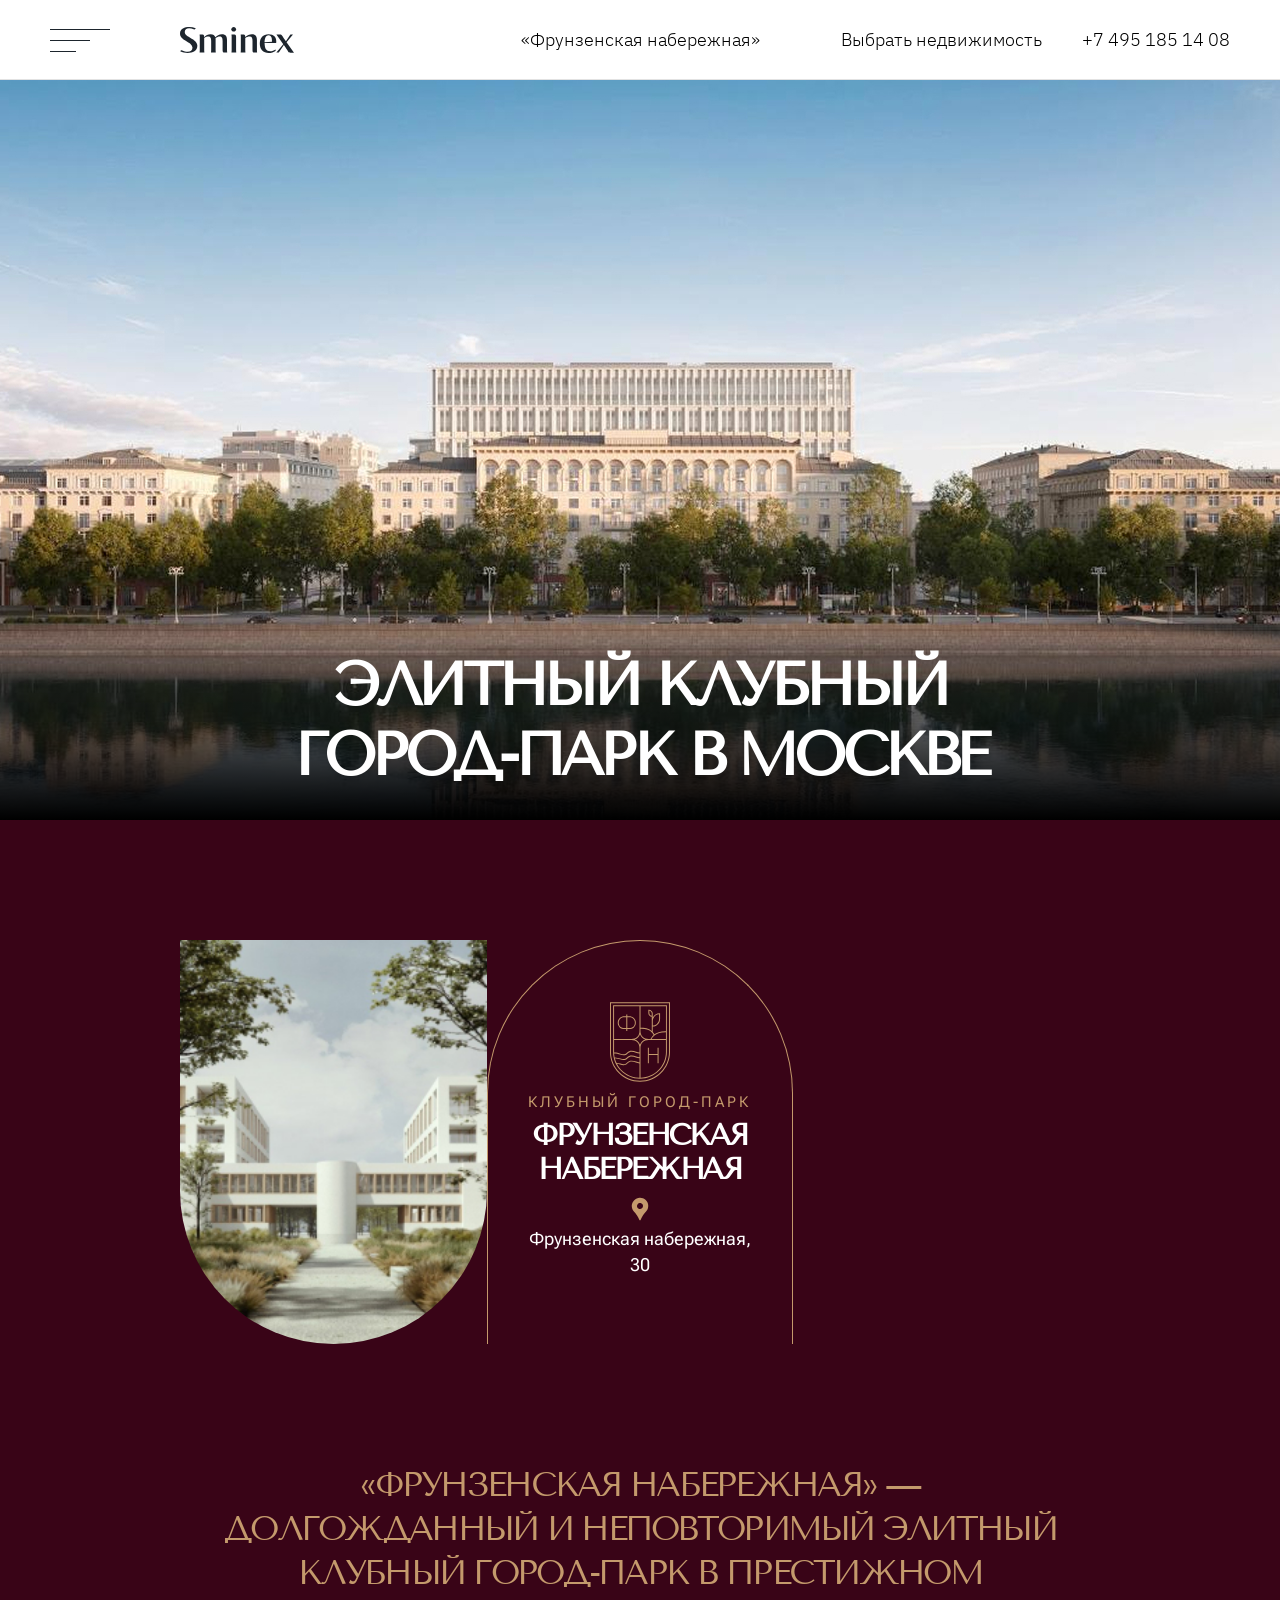
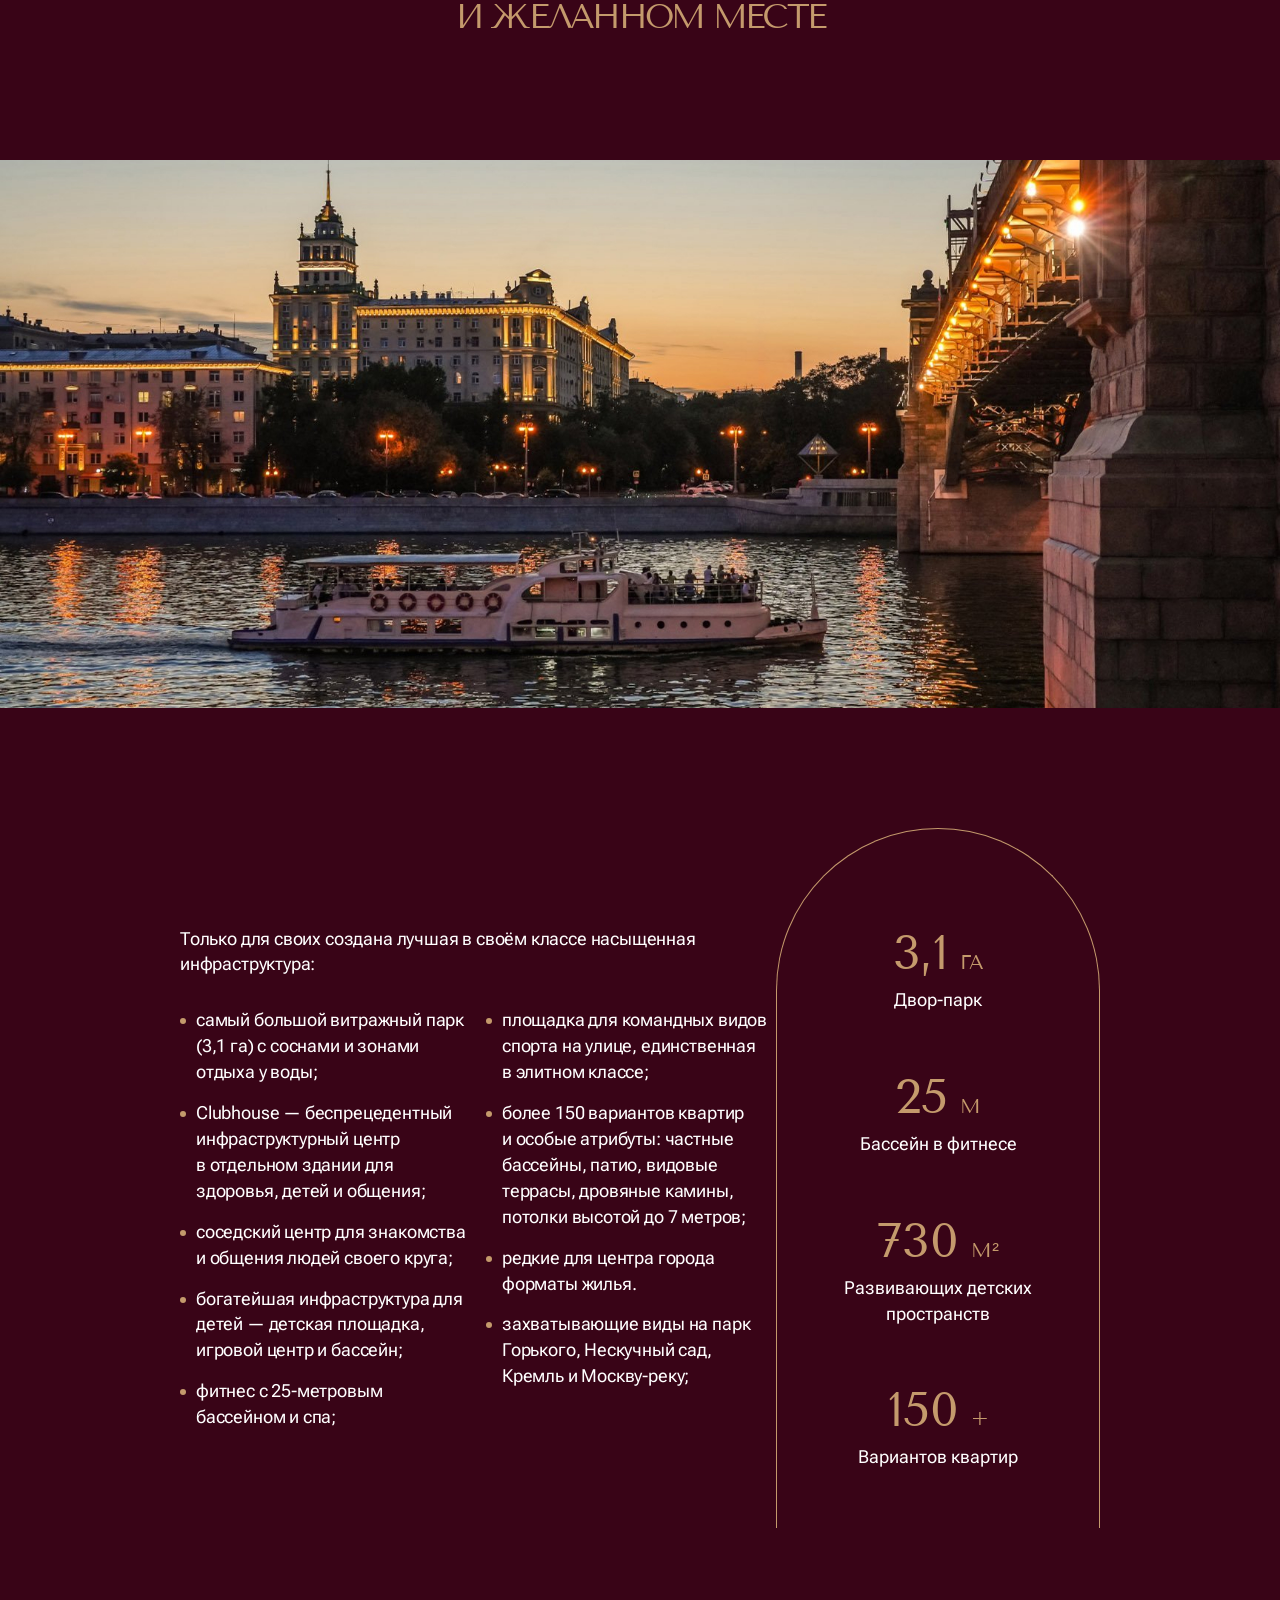
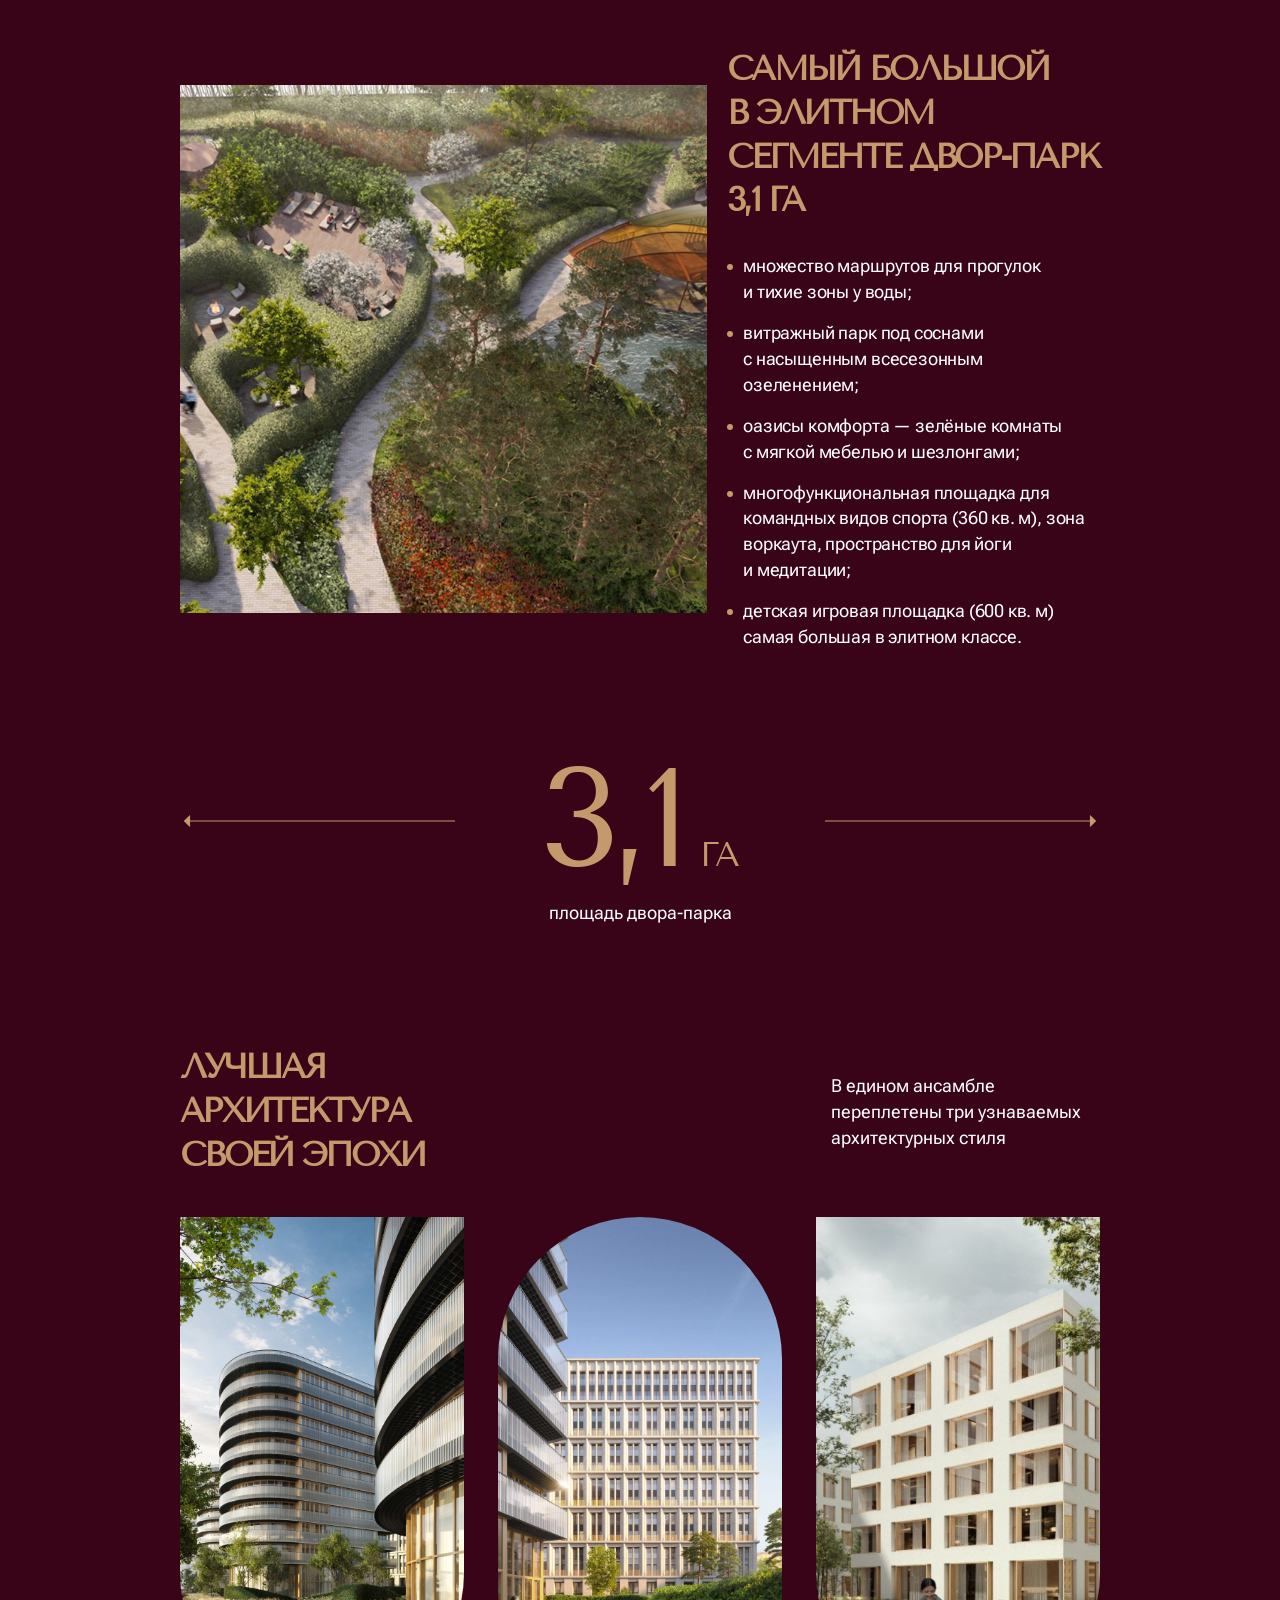
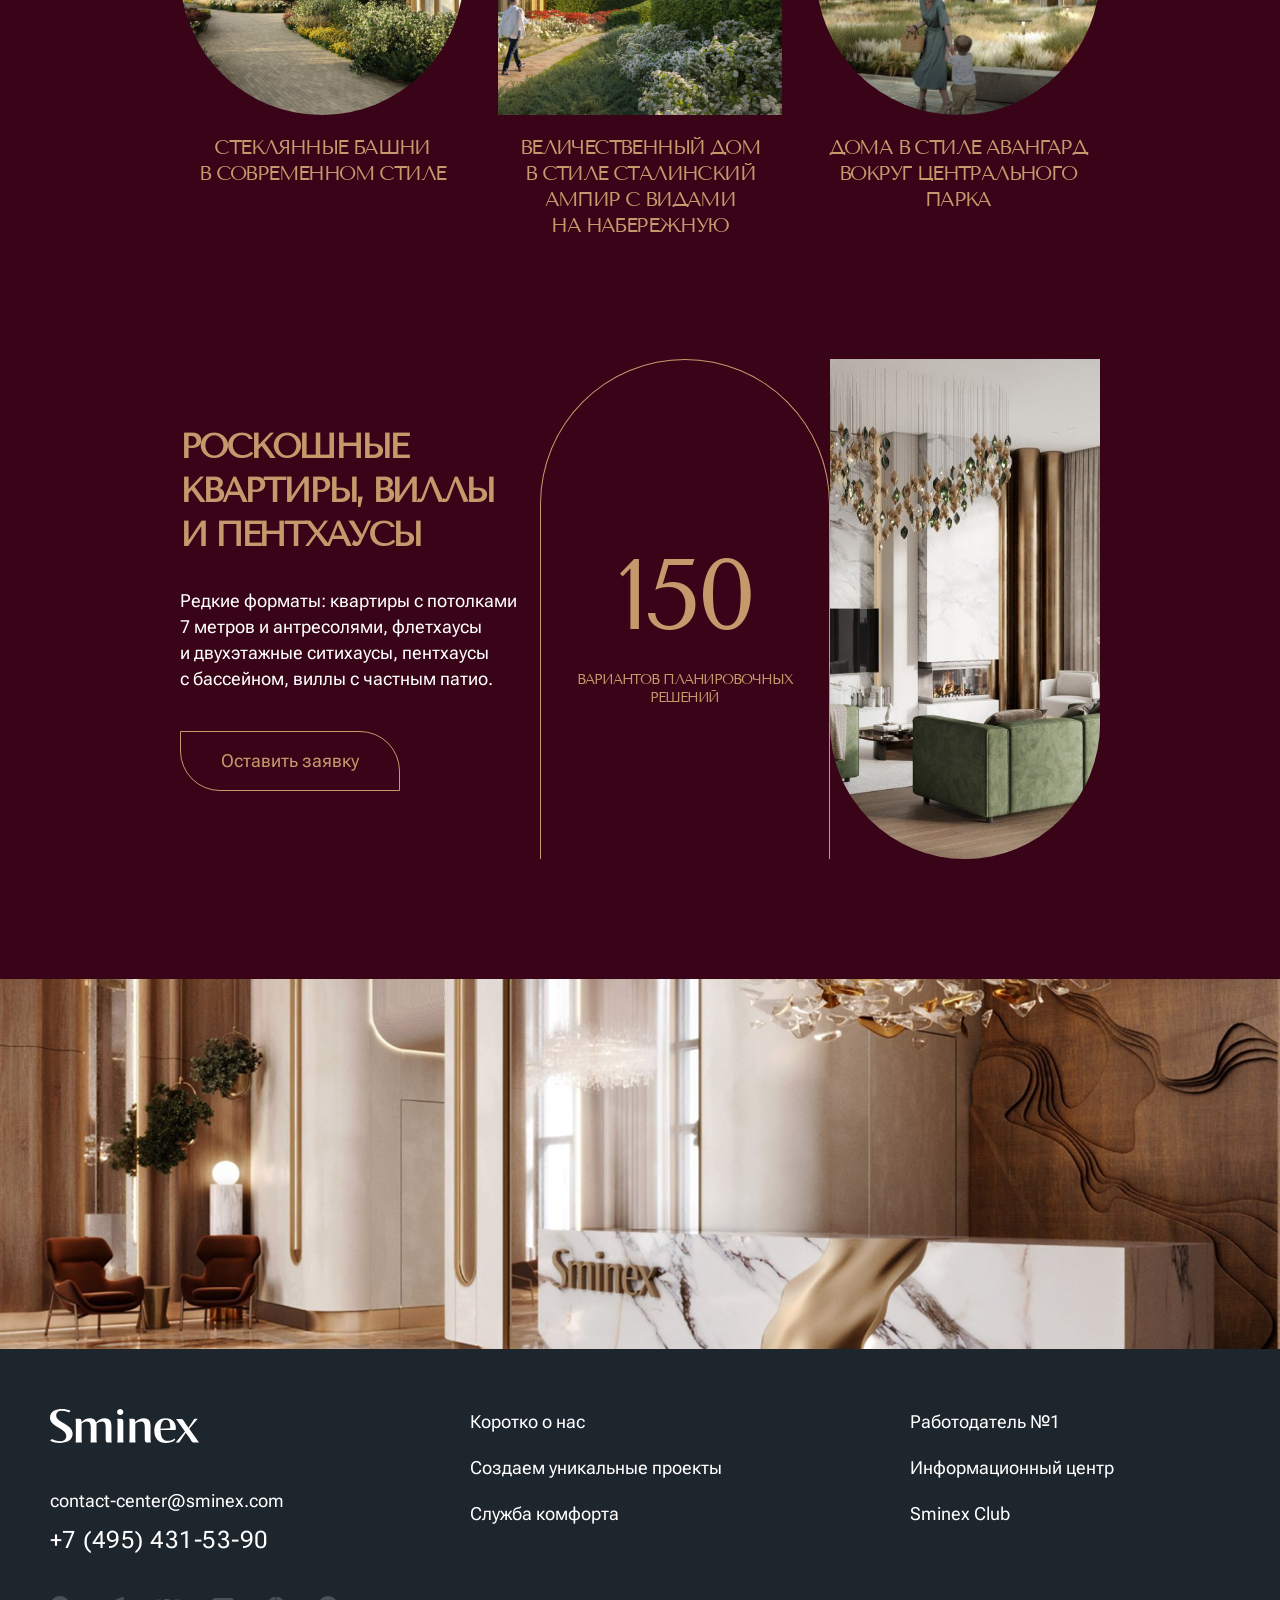
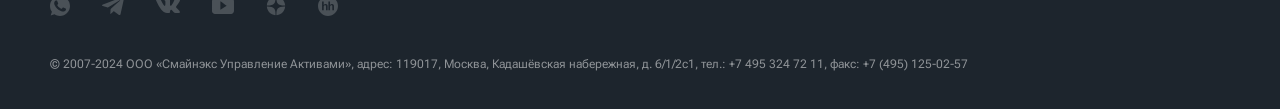
==== index.html @ d1c9416a "fix name" ====
<!DOCTYPE html>
<html lang="ru">

<head>
  <meta charset="UTF-8">
  <meta name="viewport" content="width=device-width, initial-scale=1.0">
  <meta http-equiv="X-UA-Compatible" content="ie=edge">
  <link rel="stylesheet" href="css/style.css">
  <title>Фрунзенская набережная - Sminex - ИНТЕКО</title>
</head>

<body>
  <header class="header">
    <div class="container">
      <div class="header__content">
        <div class="header__left-col">
          <button class="header__menu" type="button" aria-label="Переключатель меню">
            <svg class="header__menu-icon" width="60" height="23" aria-hidden="true">
              <use xlink:href="images/sprite.svg#icon-menu"></use>
            </svg>
          </button>
          <a class="header__logo-link" href="#" aria-label="Переход на главную страницу">
            <svg class="header__logo" width="114" height="26" aria-hidden="true">
              <use xlink:href="images/sprite.svg#icon-header-logo"></use>
            </svg>
          </a>
        </div>
        <span class="header__page">«Фрунзенская набережная»</span>
        <div class="header__right-col">
          <a class="header__link" href="#">Выбрать недвижимость</a>
          <a class="header__phone" href="tel:+74951851408" aria-label="Позвонить в компанию">
            <span class="header__phone-text">+7 495 185 14 08</span>
            <svg class="header__phone-icon" width="24" height="24" aria-hidden="true">
              <use xlink:href="images/sprite.svg#icon-phone"></use>
            </svg>
          </a>
        </div>
      </div>
    </div>
  </header>
  <main>

    <section class="intro">
      <!-- <picture class="intro__picture">
        <source media="(max-width: 767px)"
          srcset="images/intro/intro-bg-mobile.jpg 1x, images/intro/intro-bg-mobile@2x.jpg 2x">
        <source media="(max-width: 1023px)"
          srcset="images/intro/intro-bg-tablet.jpg 1x, images/intro/intro-bg-tablet@2x.jpg 2x">
        <img class="intro__image" src="images/intro/intro-bg-desktop.jpg"
          srcset="images/intro/intro-bg-desktop@2x.jpg 2x" alt="Фото Фрунзенской Набережной">
      </picture> -->
      <h2 class="intro__title">Элитный клубный город-парк в&nbsp;москве</h2>
    </section>

    <section class="info-main">
      <div class="container">
        <div class="info-main__top">
          <picture class="info-main__picture">
            <source media="(max-width: 767px)"
              srcset="images/info-main/info-main-image-1-mobile.jpg 1x, images/info-main/info-main-image-1-mobile@2x.jpg 2x">
            <source media="(max-width: 1023px)"
              srcset="images/info-main/info-main-image-1-tablet.jpg 1x, images/info-main/info-main-image-1-tablet@2x.jpg 2x">
            <img class="info-main__image" src="images/info-main/info-main-image-1-desktop.jpg"
              srcset="images/info-main/info-main-image-1-desktop@2x.jpg 2x" width="456" height="600"
              alt="Фото Фрунзенской Набережной">
          </picture>
          <div class="info-main__text">
            <svg class="info-main__emblem" width="110" height="146" aria-hidden="true">
              <use xlink:href="images/sprite.svg#emblem"></use>
            </svg>
            <span class="info-main__text-small">клубный город-парк</span>
            <h1 class="info-main__title">ФРУНЗЕНСКАЯ НАБЕРЕЖНАЯ</h1>
            <svg class="info-main__location-icon" width="24" height="24" aria-hidden="true">
              <use xlink:href="images/sprite.svg#icon-location" aria-hidden="true"></use>
            </svg>
            <span class="info-main__location-text">Фрунзенская набережная, 30</span>
          </div>
          <picture class="info-main__picture info-main__picture--desk">
            <source media="(max-width: 767px)"
              srcset="images/info-main/info-main-image-2-mobile.jpg 1x, images/info-main/info-main-image-2-mobile@2x.jpg 2x">
            <source media="(max-width: 1023px)"
              srcset="images/info-main/info-main-image-2-tablet.jpg 1x, images/info-main/info-main-image-2-tablet@2x.jpg 2x">
            <img class="info-main__image" src="images/info-main/info-main-image-2-desktop.jpg"
              srcset="images/info-main/info-main-image-2-desktop@2x.jpg 2x" width="456" height="600"
              alt="Фото Фрунзенской Набережной">
          </picture>
        </div>
        <p class="info-main__descr">&laquo;ФРУНЗЕНСКАЯ НАБЕРЕЖНАЯ&raquo; &mdash; <br>
          ДОЛГОЖДАННЫЙ И&nbsp;НЕПОВТОРИМЫЙ ЭЛИТНЫЙ<br>
          КЛУБНЫЙ ГОРОД-ПАРК В&nbsp;ПРЕСТИЖНОМ И&nbsp;ЖЕЛАННОМ МЕСТЕ</p>
      </div>
    </section>

    <div class="bridge">
      <picture class="bridge__picture">
        <source media="(max-width: 767px)"
          srcset="images/bridge/bridge-mobile.jpg 1x, images/bridge/bridge-mobile@2x.jpg 2x">
        <source media="(max-width: 1023px)"
          srcset="images/bridge/bridge-tablet.jpg 1x, images/bridge/bridge-tablet@2x.jpg 2x">
        <img class="bridge__image" src="images/bridge/bridge-desk.jpg" srcset="images/bridge/bridge-desk@2x.jpg 2x"
          alt="">
      </picture>
    </div>

    <section class="details">
      <div class="container details__container">
        <div class="details__main">
          <div class="details__wrapper">
            <p class="details__descr">Только для своих создана лучшая в&nbsp;своём классе насыщенная инфраструктура:</p>
            <ul class="details__list details__list--main">
              <li class="details__item">
                <p class="details__item-text">самый большой витражный парк (3,1&nbsp;га) с&nbsp;соснами и&nbsp;зонами
                  отдыха у&nbsp;воды;</p>
              </li>
              <li class="details__item">
                <p class="details__item-text">Clubhouse&nbsp;&mdash; беспрецедентный инфраструктурный центр
                  в&nbsp;отдельном здании для здоровья, детей и&nbsp;общения;</p>
              </li>
              <li class="details__item">
                <p class="details__item-text">соседский центр для знакомства и&nbsp;общения людей своего
                  круга;</p>
              </li>
              <li class="details__item">
                <p class="details__item-text">богатейшая инфраструктура для детей&nbsp;&mdash; детская площадка,
                  игровой центр и&nbsp;бассейн;</p>
              </li>
              <li class="details__item">
                <p class="details__item-text">фитнес с&nbsp;25-метровым бассейном и&nbsp;спа;</p>
              </li>
              <li class="details__item">
                <p class="details__item-text">площадка для командных видов спорта на&nbsp;улице, единственная
                  в&nbsp;элитном классе;</p>
              </li>
              <li class="details__item">
                <p class="details__item-text">более 150 вариантов квартир и&nbsp;особые атрибуты: частные бассейны,
                  патио, видовые террасы, дровяные камины, потолки высотой до&nbsp;7&nbsp;метров;</p>
              </li>
              <li class="details__item">
                <p class="details__item-text">редкие для центра города форматы жилья.</p>
              </li>
              <li class="details__item">
                <p class="details__item-text">захватывающие виды на&nbsp;парк Горького, Нескучный сад, Кремль
                  и&nbsp;Москву-реку;</p>
              </li>
            </ul>
          </div>
          <ul class="details__numbers-list">
            <li class="details__numbers-item details__numbers-item--dif">
              <span class="details__number">3,1<span class="details__unit">га</span></span>
              <p class="details__number-descr">Двор-парк</p>
            </li>
            <li class="details__numbers-item">
              <svg class="details__number-icon details__number-icon--top" width="40" height="40" aria-hidden="true">
                <use xlink:href="images/sprite.svg#icon-waves"></use>
              </svg>
              <span class="details__number">25<span class="details__unit">м</span></span>
              <p class="details__number-descr">Бассейн в&nbsp;фитнесе</p>
            </li>
            <li class="details__numbers-item">
              <span class="details__number">730<span class="details__unit">м&sup2;</span></span>
              <p class="details__number-descr">Развивающих детских пространств</p>
              <svg class="details__number-icon details__number-icon--bottom" width="40" height="40" aria-hidden="true">
                <use xlink:href="images/sprite.svg#icon-playground"></use>
              </svg>
            </li>
            <li class="details__numbers-item">
              <span class="details__number">150<span class="details__unit">+</span></span>
              <p class="details__number-descr">Вариантов квартир</p>
            </li>
          </ul>
        </div>
        <div class="details__park">
          <div class="details__park-top">
            <picture class="details__park-picture">
              <source media="(max-width: 767px)"
                srcset="images/details/details-image-mobile.jpg 1x, images/details/details-image-mobile@2x.jpg 2x">
              <source media="(max-width: 1023px)"
                srcset="images/details/details-image-tablet.jpg 1x, images/details/details-image-tablet@2x.jpg 2x">
              <img class="details__park-image" src="images/details/details-image-desk.jpg"
                srcset="images/details/details-image-desk@2x.jpg 2x" width="700" height="700"
                alt="Фотография двор-парка">
            </picture>
            <div class="details__park-descr">
              <h2 class="details__park-title">самый большой в&nbsp;элитном сегменте двор-парк 3,1&nbsp;га</h2>
              <ul class="details__list details__park-list">
                <li class="details__item details__park-item">
                  <p class="details__item-text details__park-item-text">множество маршрутов для прогулок и&nbsp;тихие
                    зоны у&nbsp;воды;</p>
                </li>
                <li class="details__item details__park-item">
                  <p class="details__item-text details__park-item-text">витражный парк под соснами с&nbsp;насыщенным
                    всесезонным
                    озеленением;
                  </p>
                </li>
                <li class="details__item details__park-item">
                  <p class="details__item-text details__park-item-text">оазисы комфорта&nbsp;&mdash; зелёные комнаты
                    с&nbsp;мягкой мебелью
                    и&nbsp;шезлонгами;</p>
                </li>
                <li class="details__item details__park-item">
                  <p class="details__item-text details__park-item-text">многофункциональная площадка для командных видов
                    спорта
                    (360&nbsp;кв.&nbsp;м), зона воркаута, пространство для йоги и&nbsp;медитации;</p>
                </li>
                <li class="details__item details__park-item">
                  <p class="details__item-text details__park-item-text">детская игровая площадка (600&nbsp;кв.&nbsp;м)
                    самая большая
                    в&nbsp;элитном классе.</p>
                </li>
              </ul>
            </div>
          </div>
          <div class="details__outro">
            <svg class="details__arrow details__arrow--left" width="8" height="12" aria-hidden="true">
              <use xlink:href="images/sprite.svg#arrow-left-2"></use>
            </svg>
            <span class="details__outro-number">3,1<span class="details__outro-unit">га</span></span>
            <p class="details__outro-descr">площадь двора-парка</p>
            <svg class="details__arrow details__arrow--right" width="8" height="12" aria-hidden="true">
              <use xlink:href="images/sprite.svg#arrow-right-2"></use>
            </svg>
          </div>
        </div>
      </div>
    </section>

    <section class="styles">
      <div class="container">
        <div class="styles__text-top">
          <h2 class="styles__title">лучшая архитектура своей эпохи</h2>
          <p class="styles__info">В&nbsp;едином ансамбле переплетены три узнаваемых архитектурных стиля</p>
        </div>
          <ul class="styles__list">
            <li class="styles__item">
              <picture class="styles__picture">
                <source media="(max-width: 767px)"
                  srcset="images/styles/styles-1-mobile.jpg 1x, images/styles/styles-1-mobile@2x.jpg 2x">
                <source media="(max-width: 1023px)"
                  srcset="images/styles/styles-1-tablet.jpg 1x, images/styles/styles-1-tablet@2x.jpg 2x">
                <img class="styles__image" src="images/styles/styles-1-desk.jpg"
                  srcset="images/styles/styles-1-desk@2x.jpg 2x" width="400" height="700" alt="Фото современного стиля">
              </picture>
              <p class="styles__descr">СТЕКЛЯННЫЕ БАШНИ В&nbsp;СОВРЕМЕННОМ СТИЛЕ</p>
            </li>
            <li class="styles__item">
              <picture class="styles__picture">
                <source media="(max-width: 767px)"
                  srcset="images/styles/styles-2-mobile.jpg 1x, images/styles/styles-2-mobile@2x.jpg 2x">
                <source media="(max-width: 1023px)"
                  srcset="images/styles/styles-2-tablet.jpg 1x, images/styles/styles-2-tablet@2x.jpg 2x">
                <img class="styles__image" src="images/styles/styles-2-desk.jpg"
                  srcset="images/styles/styles-2-desk@2x.jpg 2x" width="400" height="700"
                  alt="Фото стиля Сталинский Ампир">
              </picture>
              <p class="styles__descr">ВЕЛИЧЕСТВЕННЫЙ ДОМ В&nbsp;СТИЛЕ СТАЛИНСКИЙ АМПИР С&nbsp;ВИДАМИ НА&nbsp;НАБЕРЕЖНУЮ
              </p>
            </li>
            <li class="styles__item">
              <picture class="styles__picture">
                <source media="(max-width: 767px)"
                  srcset="images/styles/styles-3-mobile.jpg 1x, images/styles/styles-3-mobile@2x.jpg 2x">
                <source media="(max-width: 1023px)"
                  srcset="images/styles/styles-3-tablet.jpg 1x, images/styles/styles-3-tablet@2x.jpg 2x">
                <img class="styles__image" src="images/styles/styles-3-desk.jpg"
                  srcset="images/styles/styles-3-desk@2x.jpg 2x" width="400" height="700" alt="Фото стиля Авангард">
              </picture>
              <p class="styles__descr">ДОМА В&nbsp;СТИЛЕ АВАНГАРД ВОКРУГ ЦЕНТРАЛЬНОГО ПАРКА</p>
            </li>
          </ul>
      </div>
    </section>

    <section class="request">
      <div class="container request__container">
        <div class="request__left">
          <h2 class="request__title">роскошные квартиры, виллы и&nbsp;пентхаусы</h2>
          <p class="request__descr">Редкие форматы: квартиры с&nbsp;потолками 7&nbsp;метров и&nbsp;антресолями,
            флетхаусы и&nbsp;двухэтажные ситихаусы, пентхаусы с&nbsp;бассейном, виллы с&nbsp;частным патио.</p>
          <button class="request__btn">Оставить заявку</button>
        </div>
        <div class="request__right">
          <div class="request__info">
            <span class="request__number">150</span>
            <p class="request__text">ВАРИАНТОВ ПЛАНИРОВОЧНЫХ РЕШЕНИЙ</p>
          </div>
          <picture class="request__picture">
            <source media="(max-width: 767px)"
              srcset="images/request/request-mobile.jpg 1x, images/request/request-mobile@2x.jpg 2x">
            <source media="(max-width: 1023px)"
              srcset="images/request/request-tablet.jpg 1x, images/request/request-tablet@2x.jpg 2x">
            <img class="request__image" src="images/request/request-desk.jpg"
              srcset="images/request/request-desk@2x.jpg 2x" width="400" height="700" alt="Фото стиля Авангард">
          </picture>
        </div>
      </div>
    </section>

    <div class="outro">
      <picture class="outro__picture">
        <source media="(max-width: 767px)"
          srcset="images/outro/outro-mobile.jpg 1x, images/outro/outro-mobile@2x.jpg 2x">
        <source media="(max-width: 1023px)"
          srcset="images/outro/outro-tablet.jpg 1x, images/outro/outro-tablet@2x.jpg 2x">
        <img class="outro__image" src="images/outro/outro-desk.jpg" srcset="images/outro/outro-desk@2x.jpg 2x"
          alt="Фото Фрунзенской Набережной">
      </picture>
    </div>

  </main>
  <footer class="footer">
    <div class="container">
      <div class="footer__wrapper">
        <div class="footer__left">
          <a href="#" class="footer__logo-link" aria-label="Переход на главную страницу">
            <svg width="149" height="34" aria-hidden="true">
              <use xlink:href="images/sprite.svg#icon-header-logo"></use>
            </svg>
          </a>
          <div class="footer__contacts">
            <a class="footer__link" href="mailto:contact-center@sminex.com">contact-center@sminex.com</a>
            <a class="footer__phone" href="tel:+74954315390">+7 (495) 431-53-90</a>
          </div>
          <ul class="footer__social socials">
            <li class="socials__item">
              <a class="socials__link" href="#" aria-label="Ссылка на whatsapp">
                <svg width="20" height="20" aria-hidden="true">
                  <use xlink:href="images/sprite.svg#icon-whatsapp"></use>
                </svg>
              </a>
            </li>
            <li class="socials__item">
              <a class="socials__link" href="#" aria-label="Ссылка на Телеграм">
                <svg width="22" height="18" aria-hidden="true">
                  <use xlink:href="images/sprite.svg#icon-tg"></use>
                </svg>
              </a>
            </li>
            <li class="socials__item">
              <a class="socials__link" href="#" aria-label="Ссылка на ВКонтакте">
                <svg width="24" height="14" aria-hidden="true">
                  <use xlink:href="images/sprite.svg#icon-vk"></use>
                </svg>
              </a>
            </li>
            <li class="socials__item">
              <a class="socials__link" href="#" aria-label="Ссылка на youtube">
                <svg width="22" height="16" aria-hidden="true">
                  <use xlink:href="images/sprite.svg#icon-youtube"></use>
                </svg>
              </a>
            </li>
            <li class="socials__item">
              <a class="socials__link" href="#" aria-label="Ссылка на Дзен">
                <svg width="20" height="20" aria-hidden="true">
                  <use xlink:href="images/sprite.svg#icon-dzen"></use>
                </svg>
              </a>
            </li>
            <li class="socials__item">
              <a class="socials__link" href="#" aria-label="Ссылка на HH">
                <svg width="20" height="20" aria-hidden="true">
                  <use xlink:href="images/sprite.svg#icon-hh"></use>
                </svg>
              </a>
            </li>
          </ul>
        </div>
        <div class="footer__right">
          <ul class="footer__link-list">
            <li class="footer__link-item">
              <a class="footer__link" href="#">Коротко о нас</a>
            </li>
            <li class="footer__link-item">
              <a class="footer__link" href="#">Работодатель №1</a>
            </li>
            <li class="footer__link-item">
              <a class="footer__link" href="#">Создаем уникальные проекты</a>
            </li>
            <li class="footer__link-item">
              <a class="footer__link" href="#">Информационный центр</a>
            </li>
            <li class="footer__link-item">
              <a class="footer__link" href="#">Служба комфорта</a>
            </li>
            <li class="footer__link-item">
              <a class="footer__link" href="#">Sminex Club</a>
            </li>
          </ul>
        </div>
      </div>
      <p class="footer__copyright">&copy;&nbsp;2007-2024&nbsp;ООО &laquo;Смайнэкс Управление Активами&raquo;, адрес:
        119017, Москва, Кадашёвская набережная, д. 6/1/2с1, тел.:&nbsp;+7&nbsp;495&nbsp;324&nbsp;72&nbsp;11, факс:
        +7&nbsp;(495)&nbsp;125-02-57
      </p>
    </div>
  </footer>
</body>

</html>
---- css/style.css ----
/* Global */
/* ------------------------------------ */
/*! normalize.css v8.0.1 | MIT License | github.com/necolas/normalize.css */
/* Document
  ========================================================================== */
/**
 * 1. Correct the line height in all browsers.
 * 2. Prevent adjustments of font size after orientation changes in iOS.
 */
html {
  line-height: 1.15; /* 1 */
  -webkit-text-size-adjust: 100%; /* 2 */
}

/* Sections
  ========================================================================== */
/**
* Remove the margin in all browsers.
*/
body {
  margin: 0;
}

/**
* Render the `main` element consistently in IE.
*/
main {
  display: block;
}

/**
* Correct the font size and margin on `h1` elements within `section` and
* `article` contexts in Chrome, Firefox, and Safari.
*/
h1 {
  margin: 0.67em 0;
  font-size: 2em;
}

/* Grouping content
  ========================================================================== */
/**
* 1. Add the correct box sizing in Firefox.
* 2. Show the overflow in Edge and IE.
*/
hr {
  box-sizing: content-box; /* 1 */
  height: 0; /* 1 */
  overflow: visible; /* 2 */
}

/**
* 1. Correct the inheritance and scaling of font size in all browsers.
* 2. Correct the odd `em` font sizing in all browsers.
*/
pre {
  font-size: 1em; /* 2 */
  font-family: monospace, monospace; /* 1 */
}

/* Text-level semantics
  ========================================================================== */
/**
* Remove the gray background on active links in IE 10.
*/
a {
  background-color: transparent;
}

/**
* 1. Remove the bottom border in Chrome 57-
* 2. Add the correct text decoration in Chrome, Edge, IE, Opera, and Safari.
*/
abbr[title] {
  text-decoration: underline; /* 2 */
  -webkit-text-decoration: underline dotted;
          text-decoration: underline dotted; /* 2 */
  border-bottom: none; /* 1 */
}

/**
* Add the correct font weight in Chrome, Edge, and Safari.
*/
b,
strong {
  font-weight: bolder;
}

/**
* 1. Correct the inheritance and scaling of font size in all browsers.
* 2. Correct the odd `em` font sizing in all browsers.
*/
code,
kbd,
samp {
  font-size: 1em; /* 2 */
  font-family: monospace, monospace; /* 1 */
}

/**
* Add the correct font size in all browsers.
*/
small {
  font-size: 80%;
}

/**
* Prevent `sub` and `sup` elements from affecting the line height in
* all browsers.
*/
sub,
sup {
  position: relative;
  font-size: 75%;
  line-height: 0;
  vertical-align: baseline;
}

sub {
  bottom: -0.25em;
}

sup {
  top: -0.5em;
}

/* Embedded content
  ========================================================================== */
/**
* Remove the border on images inside links in IE 10.
*/
img {
  border-style: none;
}

/* Forms
  ========================================================================== */
/**
* 1. Change the font styles in all browsers.
* 2. Remove the margin in Firefox and Safari.
*/
button,
input,
optgroup,
select,
textarea {
  margin: 0; /* 2 */
  font-size: 100%; /* 1 */
  line-height: 1.15; /* 1 */
  font-family: inherit; /* 1 */
}

/**
* Show the overflow in IE.
* 1. Show the overflow in Edge.
*/
button,
input {
  /* 1 */
  overflow: visible;
}

/**
* Remove the inheritance of text transform in Edge, Firefox, and IE.
* 1. Remove the inheritance of text transform in Firefox.
*/
button,
select {
  /* 1 */
  text-transform: none;
}

/**
* Correct the inability to style clickable types in iOS and Safari.
*/
button,
[type=button],
[type=reset],
[type=submit] {
  -webkit-appearance: button;
}

/**
* Remove the inner border and padding in Firefox.
*/
button::-moz-focus-inner,
[type=button]::-moz-focus-inner,
[type=reset]::-moz-focus-inner,
[type=submit]::-moz-focus-inner {
  padding: 0;
  border-style: none;
}

/**
* Restore the focus styles unset by the previous rule.
*/
button:-moz-focusring,
[type=button]:-moz-focusring,
[type=reset]:-moz-focusring,
[type=submit]:-moz-focusring {
  outline: 1px dotted ButtonText;
}

/**
* Correct the padding in Firefox.
*/
fieldset {
  padding: 0.35em 0.75em 0.625em;
}

/**
* 1. Correct the text wrapping in Edge and IE.
* 2. Correct the color inheritance from `fieldset` elements in IE.
* 3. Remove the padding so developers are not caught out when they zero out
*    `fieldset` elements in all browsers.
*/
legend {
  display: table; /* 1 */
  box-sizing: border-box; /* 1 */
  max-width: 100%; /* 1 */
  padding: 0; /* 3 */
  color: inherit; /* 2 */
  white-space: normal; /* 1 */
}

/**
* Add the correct vertical alignment in Chrome, Firefox, and Opera.
*/
progress {
  vertical-align: baseline;
}

/**
* Remove the default vertical scrollbar in IE 10+.
*/
textarea {
  overflow: auto;
}

/**
* 1. Add the correct box sizing in IE 10.
* 2. Remove the padding in IE 10.
*/
[type=checkbox],
[type=radio] {
  box-sizing: border-box; /* 1 */
  padding: 0; /* 2 */
}

/**
* Correct the cursor style of increment and decrement buttons in Chrome.
*/
[type=number]::-webkit-inner-spin-button,
[type=number]::-webkit-outer-spin-button {
  height: auto;
}

/**
* 1. Correct the odd appearance in Chrome and Safari.
* 2. Correct the outline style in Safari.
*/
[type=search] {
  outline-offset: -2px; /* 2 */
  -webkit-appearance: textfield; /* 1 */
}

/**
* Remove the inner padding in Chrome and Safari on macOS.
*/
[type=search]::-webkit-search-decoration {
  -webkit-appearance: none;
}

/**
* 1. Correct the inability to style clickable types in iOS and Safari.
* 2. Change font properties to `inherit` in Safari.
*/
::-webkit-file-upload-button {
  font: inherit; /* 2 */
  -webkit-appearance: button; /* 1 */
}

/* Interactive
  ========================================================================== */
/*
* Add the correct display in Edge, IE 10+, and Firefox.
*/
details {
  display: block;
}

/*
* Add the correct display in all browsers.
*/
summary {
  display: list-item;
}

/* Misc
  ========================================================================== */
/**
* Add the correct display in IE 10+.
*/
template {
  display: none;
}

/**
* Add the correct display in IE 10.
*/
[hidden] {
  display: none;
}

@font-face {
  font-family: "Roboto Flex";
  src: url("../fonts/RobotoFlex-Regular.woff2") format("woff2"), url("../fonts/RobotoFlex-Regular.woff") format("woff");
  font-weight: 200;
  font-style: normal;
  font-display: swap;
}
@font-face {
  font-family: "Tenor Sans";
  src: url("../fonts/TenorSans.woff2") format("woff2"), url("../fonts/TenorSans.woff") format("woff");
  font-weight: 300;
  font-style: normal;
  font-display: swap;
}
@font-face {
  font-family: "IBM Plex Sans";
  src: url("../fonts/IBMPlexSans-ExtraLight.woff2") format("woff2"), url("/../fonts/IBMPlexSans-ExtraLight.woff") format("woff");
  font-weight: 200;
  font-style: normal;
  font-display: swap;
}
@font-face {
  font-family: "IBM Plex Sans";
  src: url("../fonts/IBMPlexSans-Light.woff2") format("woff2"), url("../fonts/IBMPlexSans-Light.woff") format("woff");
  font-weight: 300;
  font-style: normal;
  font-display: swap;
}
*,
*::after,
*::before {
  box-sizing: border-box;
}

body {
  background-color: #390417;
  color: #ffffff;
  font-weight: 300;
  display: flex;
  flex-direction: column;
  font-family: "Roboto Flex", "Arial", sans-serif;
  margin: 0;
  min-height: 100vh;
  padding: 0;
}

main {
  flex-grow: 1;
}

img {
  display: block;
  height: auto;
  max-width: 100%;
  -o-object-fit: cover;
     object-fit: cover;
}

a {
  color: #000000;
  text-decoration: none;
}

.container {
  max-width: 1728px;
  margin: 0 auto;
  padding: 0 180px;
}
@media (max-width: 1023px) {
  .container {
    max-width: 768px;
    padding: 0 20px;
  }
}
@media (max-width: 767px) {
  .container {
    max-width: 375px;
  }
}

.visually-hidden {
  position: absolute;
  width: 1px;
  height: 1px;
  margin: -1px;
  padding: 0;
  overflow: hidden;
  white-space: nowrap;
  border: 0;
  clip: rect(0 0 0 0);
  -webkit-clip-path: inset(100%);
          clip-path: inset(100%);
}

/* Blocks */
/* ------------------------------------ */
.header {
  padding: 20px 0 19px;
  border-bottom: 1px solid #e2e2e2;
  font-family: "IBM Plex Sans", "Arial", sans-serif;
  background-color: #ffffff;
}
@media (max-width: 1023px) {
  .header {
    padding: 18px 0 17px;
  }
}
.header .container {
  max-width: 1728px;
  padding: 0 50px;
}
@media (max-width: 1023px) {
  .header .container {
    padding: 0 20px;
  }
}
.header__content {
  position: relative;
  display: grid;
  align-items: center;
  grid-template-columns: 1fr auto 1fr;
  gap: 20px;
}
@media (max-width: 1023px) {
  .header__content {
    grid-template-columns: 1fr 1fr;
  }
}
.header__left-col {
  display: flex;
  align-items: center;
}
.header__menu {
  display: flex;
  width: 60px;
  height: 40px;
  background-color: transparent;
  padding: 0;
  border: none;
  color: #1d252d;
  align-items: center;
  justify-content: center;
  margin: 0 70px 0 0;
}
@media (max-width: 1023px) {
  .header__menu {
    width: 47px;
    height: 20px;
  }
}
@media (max-width: 767px) {
  .header__menu {
    margin: 0 69px 0 0;
  }
}
.header__menu svg {
  height: 23px;
  width: 60px;
}
@media (max-width: 1023px) {
  .header__menu svg {
    height: 18px;
    width: 47px;
  }
}
.header__logo-link {
  height: 26px;
  width: 114px;
  display: flex;
  color: #1d252d;
}
.header__logo-link:hover, .header__logo-link:focus-visible {
  opacity: 0.7;
}
@media (max-width: 1023px) {
  .header__logo-link {
    height: 24px;
    width: 105px;
  }
}
@media (max-width: 767px) {
  .header__logo-link {
    height: 20px;
    width: 88px;
  }
  .header__logo-link svg {
    height: 20px;
    width: 88px;
  }
}
.header__page {
  font-size: 18px;
  line-height: 26px;
  display: block;
  color: #000000;
}
@media (max-width: 1199px) {
  .header__page {
    font-size: 16px;
    line-height: 20px;
  }
}
@media (max-width: 1100px) {
  .header__page {
    font-size: 14px;
    line-height: 18px;
  }
}
@media (max-width: 1023px) {
  .header__page {
    display: none;
  }
}
.header__right-col {
  display: flex;
  align-items: center;
  justify-content: flex-end;
  gap: 40px;
  font-size: 18px;
  line-height: 22px;
}
@media (max-width: 1199px) {
  .header__right-col {
    font-size: 16px;
    line-height: 20px;
  }
}
@media (max-width: 1100px) {
  .header__right-col {
    font-size: 14px;
    line-height: 18px;
  }
}
@media (max-width: 1023px) {
  .header__right-col {
    gap: 20px;
    font-size: 14px;
  }
}
.header__link:hover, .header__link:focus-visible {
  text-decoration: underline;
}
@media (max-width: 767px) {
  .header__link {
    display: none;
  }
}
.header__phone {
  display: flex;
  align-items: center;
  justify-content: center;
}
.header__phone:hover, .header__phone:focus-visible {
  opacity: 0.7;
}
@media (max-width: 1023px) {
  .header__phone-text {
    display: none;
  }
}
.header__phone-icon {
  height: 24px;
  width: 24px;
  display: none;
}
@media (max-width: 1023px) {
  .header__phone-icon {
    display: flex;
  }
}

.socials {
  display: flex;
  padding: 0;
  margin: 0;
  list-style: none;
  align-items: center;
  gap: 32px;
}
@media (max-width: 1023px) {
  .socials {
    gap: 20px;
  }
}
@media (max-width: 767px) {
  .socials {
    gap: 30px;
  }
}
.socials__link {
  display: flex;
  align-items: center;
  justify-content: center;
  color: #4A5157;
}
.socials__link:hover, .socials__link:focus-visible {
  color: #D6D2C4;
}

.footer {
  background-color: #1d252d;
  padding: 60px 0 38px;
}
@media (max-width: 1023px) {
  .footer {
    padding: 40px 0;
  }
}
.footer .container {
  max-width: 1728px;
  padding: 0 50px;
}
@media (max-width: 1023px) {
  .footer .container {
    padding: 0 20px;
  }
}
.footer__wrapper {
  display: grid;
  grid-template-columns: 1fr 760px;
  gap: 50px;
  margin: 0 0 40px 0;
}
@media (max-width: 1250px) {
  .footer__wrapper {
    grid-template-columns: 1fr auto;
  }
}
@media (max-width: 1023px) {
  .footer__wrapper {
    gap: 30px;
    grid-template-columns: 1fr 470px;
  }
}
@media (max-width: 767px) {
  .footer__wrapper {
    gap: 40px;
    grid-template-columns: 1fr;
  }
}
.footer__left {
  display: flex;
  flex-direction: column;
  align-items: flex-start;
}
@media (max-width: 767px) {
  .footer__left {
    align-items: center;
  }
}
.footer__logo-link {
  color: #ffffff;
  margin: 0 0 40px;
}
.footer__logo-link:hover, .footer__logo-link:focus-visible {
  opacity: 0.7;
}
@media (max-width: 767px) {
  .footer__logo-link {
    margin: 0 0 30px;
  }
}
.footer__logo-link svg {
  height: 34px;
  width: 149px;
}
@media (max-width: 1023px) {
  .footer__logo-link svg {
    height: 24px;
    width: 105px;
  }
}
@media (max-width: 767px) {
  .footer__logo-link svg {
    height: 20px;
    width: 88px;
  }
}
.footer__contacts {
  display: flex;
  flex-direction: column;
  gap: 10px;
  margin: 0 0 40px;
}
@media (max-width: 767px) {
  .footer__contacts {
    margin: 0 0 30px;
  }
}
.footer__link {
  font-size: 18px;
  line-height: 26px;
  color: #ffffff;
  display: flex;
}
.footer__link:hover, .footer__link:focus-visible {
  opacity: 0.7;
}
@media (max-width: 1023px) {
  .footer__link {
    font-size: 14px;
    line-height: 20px;
  }
}
.footer__phone {
  color: #ffffff;
  font-size: 24px;
  line-height: 32px;
  letter-spacing: 0.02em;
}
.footer__phone:hover, .footer__phone:focus-visible {
  opacity: 0.7;
}
@media (max-width: 1023px) {
  .footer__phone {
    font-size: 20px;
    line-height: 24px;
    letter-spacing: -0.02em;
  }
}
@media (max-width: 767px) {
  .footer__phone {
    line-height: 22px;
  }
}
.footer__right {
  display: flex;
  flex-direction: column;
}
.footer__link-list {
  display: grid;
  grid-template-columns: 320px 320px;
  margin: 0 0 20px;
  padding: 0;
  list-style: none;
  gap: 20px 120px;
  justify-content: end;
}
@media (max-width: 1250px) {
  .footer__link-list {
    gap: 20px 50px;
    grid-template-columns: max-content max-content;
  }
}
@media (max-width: 1023px) {
  .footer__link-list {
    grid-template-columns: 220px 220px;
    gap: 15px 30px;
  }
}
@media (max-width: 767px) {
  .footer__link-list {
    grid-template-columns: 1fr;
    gap: 15px;
    margin: 0;
  }
}
@media (max-width: 767px) {
  .footer__link-item {
    display: flex;
    justify-content: center;
  }
}
.footer__copyright {
  margin: auto 0 0 0;
  color: rgba(255, 255, 255, 0.5);
  font-size: 12px;
  line-height: 16px;
}
@media (max-width: 1023px) {
  .footer__copyright {
    font-size: 10px;
    line-height: 14px;
    max-width: 470px;
  }
}
@media (max-width: 767px) {
  .footer__copyright {
    text-align: center;
    max-width: unset;
  }
}

.intro {
  position: relative;
  width: 100%;
  background-image: linear-gradient(180deg, rgba(0, 0, 0, 0) 0%, rgba(0, 0, 0, 0) 69.07%, #000 100%), url("../../images/intro/intro-bg-desktop.jpg");
  background-size: cover;
  background-position: bottom;
  width: 100%;
  height: 740px;
}
@media (-webkit-min-device-pixel-ratio: 2), (min-resolution: 2dppx) {
  .intro {
    background-image: linear-gradient(180deg, rgba(0, 0, 0, 0) 0%, rgba(0, 0, 0, 0) 69.07%, #000 100%), url("../../images/intro/intro-bg-desktop@2x.jpg");
  }
}
@media (max-width: 1023px) {
  .intro {
    height: 460px;
    background-image: linear-gradient(180deg, rgba(0, 0, 0, 0) 0%, rgba(0, 0, 0, 0) 69.07%, #000 100%), url("../../images/intro/intro-bg-tablet.jpg");
  }
}
@media (max-width: 1023px) and (-webkit-min-device-pixel-ratio: 2), (max-width: 1023px) and (min-resolution: 2dppx) {
  .intro {
    background-image: linear-gradient(180deg, rgba(0, 0, 0, 0) 0%, rgba(0, 0, 0, 0) 69.07%, #000 100%), url("../../images/intro/intro-bg-tablet@2x.jpg");
  }
}
@media (max-width: 767px) {
  .intro {
    height: 300px;
    background-image: url("../../images/intro/intro-bg-mobile.jpg");
  }
}
@media (max-width: 767px) and (-webkit-min-device-pixel-ratio: 2), (max-width: 767px) and (min-resolution: 2dppx) {
  .intro {
    background-image: url("../../images/intro/intro-bg-mobile@2x.jpg");
  }
}
.intro__title {
  width: 800px;
  position: absolute;
  left: 50%;
  bottom: 30px;
  transform: translateX(-50%);
  margin: 0;
  font-family: "Tenor Sans", "Arial", sans-serif;
  font-size: 60px;
  line-height: 117%;
  letter-spacing: -0.08em;
  text-transform: uppercase;
  text-align: center;
  color: #ffffff;
}
@media (max-width: 1023px) {
  .intro__title {
    width: 520px;
    font-size: 40px;
    line-height: 115%;
  }
}
@media (max-width: 767px) {
  .intro__title {
    font-size: 28px;
    line-height: 129%;
    width: 360px;
    position: absolute;
    bottom: -92px;
  }
}

.info-main {
  padding: 120px 0;
}
@media (max-width: 1023px) {
  .info-main {
    padding: 80px 0;
  }
}
@media (max-width: 767px) {
  .info-main {
    padding-top: 152px;
    padding-bottom: 60px;
  }
}
.info-main__top {
  display: grid;
  grid-template-columns: repeat(3, 1fr);
  margin: 0 0 120px 0;
}
@media (max-width: 1023px) {
  .info-main__top {
    grid-template-columns: repeat(2, 266px);
    justify-content: center;
    margin: 0 0 80px 0;
  }
}
@media (max-width: 767px) {
  .info-main__top {
    display: flex;
    flex-direction: column;
    align-items: center;
    margin: 0 0 60px 0;
  }
}
.info-main__picture {
  border-radius: 0 0 600px 600px;
  overflow: hidden;
}
@media (max-width: 1023px) {
  .info-main__picture--desk {
    display: none;
  }
}
@media (max-width: 1023px) {
  .info-main__image {
    width: 266px;
    height: 350px;
  }
}
@media (max-width: 767px) {
  .info-main__image {
    width: 220px;
    height: 290px;
  }
}
.info-main__text {
  border-left: 1px solid #c49a6c;
  border-right: 1px solid #c49a6c;
  border-top: 1px solid #c49a6c;
  border-radius: 600px 600px 0 0;
  display: flex;
  flex-direction: column;
  align-items: center;
  padding: 19.7826086957% 10.0529100529%;
}
@media (max-width: 1023px) {
  .info-main__text {
    padding: 38px 13px;
  }
}
@media (max-width: 767px) {
  .info-main__text {
    width: 220px;
    padding: 24px 10px;
  }
}
.info-main__emblem {
  margin: 0 0 30px 0;
}
@media (max-width: 1440px) {
  .info-main__emblem {
    margin: 0 0 10px 0;
    width: 60px;
    height: 80px;
  }
}
@media (max-width: 1023px) {
  .info-main__emblem {
    width: 70px;
    height: 94px;
    margin: 0 0 20px 0;
  }
}
@media (max-width: 767px) {
  .info-main__emblem {
    width: 60px;
    height: 80px;
  }
}
.info-main__text-small {
  font-size: 18px;
  line-height: 144%;
  letter-spacing: 0.2em;
  text-transform: uppercase;
  color: #c49a6c;
  margin: 0 0 10px 0;
  text-align: center;
}
@media (max-width: 1440px) {
  .info-main__text-small {
    font-size: 15px;
    margin: 0 0 5px 0;
  }
}
@media (max-width: 1023px) {
  .info-main__text-small {
    font-size: 14px;
    line-height: 143%;
    margin: 0 0 5px 0;
  }
}
@media (max-width: 767px) {
  .info-main__text-small {
    font-size: 10px;
    line-height: 140%;
    margin: 0 0 10px 0;
    letter-spacing: 0.19em;
  }
}
.info-main__title {
  font-family: "Tenor Sans", "Arial", sans-serif;
  font-size: 44px;
  line-height: 114%;
  letter-spacing: -0.08em;
  text-transform: uppercase;
  color: #ffffff;
  margin: 0 0 40px 0;
  text-align: center;
}
@media (max-width: 1440px) {
  .info-main__title {
    font-size: 30px;
    margin: 0 0 10px 0;
  }
}
@media (max-width: 1023px) {
  .info-main__title {
    font-size: 28px;
    margin: 0 0 20px 0;
  }
}
@media (max-width: 767px) {
  .info-main__title {
    font-size: 24px;
    line-height: 117%;
    margin: 0 0 15px 0;
  }
}
.info-main__location-icon {
  margin: 0 0 15px 0;
}
@media (max-width: 1440px) {
  .info-main__location-icon {
    margin: 0 0 5px 0;
  }
}
@media (max-width: 1023px) {
  .info-main__location-icon {
    width: 20px;
    height: 20px;
    margin: 0 0 10px 0;
  }
}
@media (max-width: 767px) {
  .info-main__location-icon {
    margin: 0 0 5px 0;
  }
}
.info-main__location-text {
  font-size: 18px;
  line-height: 144%;
  color: #ffffff;
  text-align: center;
}
@media (max-width: 1023px) {
  .info-main__location-text {
    font-size: 14px;
    line-height: 143%;
  }
}
.info-main__descr {
  font-family: "Tenor Sans", "Arial", sans-serif;
  font-size: 34px;
  line-height: 129%;
  letter-spacing: -0.08em;
  text-transform: uppercase;
  text-align: center;
  color: #c49a6c;
  margin: 0;
}
@media (max-width: 1023px) {
  .info-main__descr {
    font-size: 24px;
    line-height: 125%;
  }
}
@media (max-width: 767px) {
  .info-main__descr {
    font-size: 20px;
    line-height: 120%;
  }
}

.bridge {
  width: 100%;
}
.bridge__image {
  width: 100%;
}

.details {
  padding: 120px 0;
}
@media (max-width: 1023px) {
  .details {
    padding: 80px 0;
  }
}
@media (max-width: 767px) {
  .details {
    padding: 60px 0;
  }
}
.details__main {
  display: flex;
  justify-content: space-between;
  padding: 0 0 120px 0;
}
@media (max-width: 1023px) {
  .details__main {
    flex-direction: column;
    justify-content: flex-start;
    gap: 80px;
    padding: 0 0 80px 0;
  }
}
@media (max-width: 767px) {
  .details__main {
    align-items: center;
    gap: 60px;
    padding: 0 0 60px 0;
  }
}
.details__wrapper {
  width: 800px;
  display: flex;
  flex-direction: column;
  justify-content: center;
}
@media (max-width: 1023px) {
  .details__wrapper {
    width: 728px;
  }
}
@media (max-width: 767px) {
  .details__wrapper {
    width: 100%;
  }
}
.details__descr {
  font-size: 18px;
  line-height: 144%;
  color: #ffffff;
  margin: 0 0 30px 0;
  letter-spacing: -0.01em;
}
@media (max-width: 1023px) {
  .details__descr {
    font-size: 14px;
    line-height: 143%;
    margin: 0 0 20px 0;
  }
}
@media (max-width: 767px) {
  .details__descr {
    margin: 0 0 15px 0;
    letter-spacing: 0;
  }
}
.details__list {
  padding: 0;
  margin: 0;
  color: #ffffff;
  list-style-type: none;
}
.details__list--main {
  -moz-column-count: 2;
       column-count: 2;
}
@media (max-width: 767px) {
  .details__list--main {
    -moz-column-count: 1;
         column-count: 1;
  }
}
.details__list--main .details__item {
  margin: 0 0 15px 0;
}
@media (max-width: 1023px) {
  .details__list--main .details__item {
    margin: 0 0 10px 0;
  }
}
@media (max-width: 767px) {
  .details__list--main .details__item {
    max-width: 320px;
    margin: 0;
  }
}
@media (max-width: 767px) {
  .details__list--main .details__item:not(:last-child) {
    margin: 0 0 10px 0;
  }
}
.details__item {
  position: relative;
  padding: 0 0 0 16px;
}
@media (max-width: 1023px) {
  .details__item {
    padding: 0 0 0 14px;
    width: 320px;
  }
}
.details__item::before {
  content: "";
  position: absolute;
  width: 6px;
  height: 6px;
  top: 11px;
  left: 0;
  border-radius: 100%;
  background-color: #c49a6c;
}
@media (max-width: 1023px) {
  .details__item::before {
    top: 7px;
  }
}
.details__item-text {
  font-size: 18px;
  line-height: 144%;
  margin: 0;
  letter-spacing: -0.01em;
}
@media (max-width: 1023px) {
  .details__item-text {
    font-size: 14px;
    line-height: 143%;
    letter-spacing: 0;
  }
}
.details__numbers-list {
  border-left: 1px solid #c49a6c;
  border-right: 1px solid #c49a6c;
  border-top: 1px solid #c49a6c;
  border-radius: 600px 600px 0 0;
  list-style-type: none;
  margin: 0;
  padding: 0;
  width: 400px;
  height: 700px;
  padding: 100px 50px 50px 50px;
  display: flex;
  flex-direction: column;
  align-items: center;
  gap: 60px;
}
@media (max-width: 1023px) {
  .details__numbers-list {
    border: none;
    display: grid;
    grid-template-columns: repeat(4, 150px);
    gap: 40px;
    padding: 0 4px;
    width: 100%;
    height: unset;
  }
}
@media (max-width: 767px) {
  .details__numbers-list {
    display: grid;
    grid-template-columns: repeat(2, 120px);
    gap: 20px 40px;
    width: unset;
  }
}
.details__numbers-item {
  display: flex;
  flex-direction: column;
  gap: 10px;
  max-width: 210px;
}
@media (max-width: 1023px) {
  .details__numbers-item {
    min-height: 150px;
  }
  .details__numbers-item:nth-child(even) {
    justify-content: flex-end;
  }
}
@media (max-width: 767px) {
  .details__numbers-item {
    min-height: unset;
    height: 100%;
    gap: 0;
  }
  .details__numbers-item:nth-child(even) {
    justify-content: flex-start;
  }
}
@media (max-width: 767px) {
  .details__numbers-item--dif {
    padding-top: 50px;
  }
}
.details__number {
  text-align: center;
  font-family: "Tenor Sans", "Arial", sans-serif;
  font-size: 48px;
  line-height: 100%;
  text-transform: uppercase;
  text-align: center;
  color: #c49a6c;
}
@media (max-width: 1023px) {
  .details__number {
    font-size: 40px;
  }
}
@media (max-width: 767px) {
  .details__number {
    font-size: 28px;
    line-height: 129%;
  }
}
.details__unit {
  font-size: 20px;
  line-height: 120%;
  margin: 0 0 0 12px;
}
@media (max-width: 1023px) {
  .details__unit {
    font-size: 14px;
    line-height: 129%;
    margin: 0 0 0 5px;
  }
}
.details__number-icon {
  display: none;
}
@media (max-width: 1023px) {
  .details__number-icon {
    display: block;
    align-self: center;
  }
  .details__number-icon--top {
    margin: 0 0 10px 0;
  }
  .details__number-icon--bottom {
    margin: 10px 0 0 0;
  }
}
.details__number-descr {
  text-align: center;
  margin: 0;
  font-size: 18px;
  line-height: 144%;
  color: #ffffff;
}
@media (max-width: 1023px) {
  .details__number-descr {
    font-size: 14px;
    line-height: 143%;
  }
}
.details__park-top {
  display: flex;
  justify-content: space-between;
  align-items: center;
  margin: 0 0 120px 0;
}
@media (max-width: 1023px) {
  .details__park-top {
    margin: 0 0 80px 0;
  }
}
@media (max-width: 767px) {
  .details__park-top {
    flex-direction: column;
    justify-content: flex-start;
    margin: 0 0 60px 0;
  }
}
.details__park-picture {
  margin: 0 20px 0 0;
}
@media (max-width: 1023px) {
  .details__park-picture {
    margin: 0;
  }
}
@media (max-width: 1023px) {
  .details__park-image {
    width: 340px;
    height: 340px;
  }
}
@media (max-width: 767px) {
  .details__park-image {
    width: 335px;
    height: 335px;
    margin: 0 0 41px 0;
  }
}
.details__park-descr {
  width: 495px;
}
@media (max-width: 1023px) {
  .details__park-descr {
    width: 340px;
  }
}
@media (max-width: 767px) {
  .details__park-descr {
    padding: 0 0 0 3px;
  }
}
.details__park-title {
  font-family: "Tenor Sans", "Arial", sans-serif;
  font-size: 34px;
  line-height: 129%;
  letter-spacing: -0.08em;
  text-transform: uppercase;
  color: #c49a6c;
  margin: 0 0 30px 0;
}
@media (max-width: 1023px) {
  .details__park-title {
    font-size: 24px;
    line-height: 125%;
    margin: 0 0 20px 0;
  }
}
@media (max-width: 767px) {
  .details__park-title {
    font-size: 20px;
    line-height: 120%;
    margin: 0 0 15px 0;
  }
}
.details__park-item:not(:last-child) {
  margin: 0 0 15px 0;
}
@media (max-width: 1023px) {
  .details__park-item:not(:last-child) {
    margin: 0 0 10px 0;
  }
}
.details__park-item-text {
  margin: 0;
}
.details__outro {
  display: flex;
  flex-direction: column;
  align-items: center;
  position: relative;
}
.details__outro::before {
  content: "";
  position: absolute;
  top: 33%;
  transform: translateY(-50%);
  left: 0.5%;
  width: 99%;
  height: 1px;
  background-color: #c49a6c;
  z-index: -1;
}
@media (max-width: 1023px) {
  .details__outro::before {
    top: 31%;
  }
}
@media (max-width: 767px) {
  .details__outro::before {
    top: 27%;
    left: 2%;
    width: 96%;
  }
}
.details__outro-number {
  font-family: "Tenor Sans", "Arial", sans-serif;
  font-size: 140px;
  line-height: 71%;
  letter-spacing: -0.04em;
  text-transform: uppercase;
  text-align: center;
  color: #c49a6c;
  margin: 0 0 22px 0;
  padding: 0 85px;
  background-color: #390417;
}
@media (max-width: 1023px) {
  .details__outro-number {
    font-size: 90px;
    line-height: 78%;
    display: flex;
    align-items: center;
    gap: 10px;
    margin: 0 0 20px 0;
    padding: 0 46px;
  }
}
@media (max-width: 767px) {
  .details__outro-number {
    font-size: 70px;
    line-height: 71%;
    align-items: flex-end;
    padding: 0 28px;
  }
}
.details__outro-unit {
  font-size: 34px;
  line-height: 129%;
  letter-spacing: 0;
  margin: 0 0 0 15px;
}
@media (max-width: 1023px) {
  .details__outro-unit {
    font-size: 14px;
    line-height: 129%;
    margin: 0;
  }
}
.details__outro-descr {
  margin: 0;
  font-size: 18px;
  line-height: 144%;
  color: #ffffff;
}
@media (max-width: 1023px) {
  .details__outro-descr {
    font-size: 14px;
    line-height: 143%;
  }
}
.details__arrow {
  position: absolute;
  top: 33%;
  transform: translateY(-50%);
  display: flex;
}
@media (max-width: 1023px) {
  .details__arrow {
    top: 31%;
    width: 6px;
    height: 10px;
  }
}
@media (max-width: 767px) {
  .details__arrow {
    top: 27%;
  }
}
.details__arrow--left {
  left: 3px;
}
.details__arrow--right {
  right: 3px;
}

.styles {
  padding: 0 0 120px 0;
}
@media (max-width: 1023px) {
  .styles {
    padding: 0 0 80px 0;
  }
}
@media (max-width: 767px) {
  .styles {
    padding: 0 0 60px 0;
  }
}
.styles__text-top {
  display: flex;
  justify-content: space-between;
  margin: 0 0 40px 0;
}
@media (max-width: 1023px) {
  .styles__text-top {
    margin: 0 0 20px 0;
  }
}
@media (max-width: 767px) {
  .styles__text-top {
    flex-direction: column;
    justify-content: flex-start;
    align-items: center;
    margin: 0 0 40px 0;
  }
}
.styles__title {
  margin: 0;
  width: 29.2397660819%;
  font-family: "Tenor Sans", "Arial", sans-serif;
  font-size: 34px;
  line-height: 129%;
  letter-spacing: -0.08em;
  text-transform: uppercase;
  color: #c49a6c;
}
@media (max-width: 1023px) {
  .styles__title {
    font-size: 24px;
    line-height: 125%;
    width: 230px;
  }
}
@media (max-width: 767px) {
  .styles__title {
    font-size: 20px;
    line-height: 120%;
    width: 295px;
    text-align: center;
    margin: 0 0 15px 0;
  }
}
.styles__info {
  width: 29.2397660819%;
  margin: 0;
  font-size: 18px;
  line-height: 144%;
  color: #ffffff;
  display: flex;
  align-items: center;
}
@media (max-width: 1023px) {
  .styles__info {
    font-size: 14px;
    line-height: 143%;
    width: 230px;
  }
}
@media (max-width: 767px) {
  .styles__info {
    width: 295px;
    text-align: center;
  }
}
.styles__list {
  list-style-type: none;
  margin: 0;
  padding: 0;
  display: grid;
  grid-template-columns: repeat(3, 1fr);
  gap: 6.1403508772%;
}
@media (max-width: 1440px) {
  .styles__list {
    gap: 3.6549707602%;
  }
}
@media (max-width: 1023px) {
  .styles__list {
    gap: 19px;
  }
}
@media (max-width: 767px) {
  .styles__list {
    overflow: auto;
    width: calc(100% + 40px);
    gap: 10px;
    margin: 0 -20px;
    padding-left: 20px;
  }
}
.styles__item {
  display: flex;
  flex-direction: column;
}
@media (max-width: 767px) {
  .styles__item {
    width: 160px;
  }
}
.styles__picture {
  border-radius: 0 0 600px 600px;
  overflow: hidden;
  margin: 0 0 20px 0;
}
.styles__image {
  min-height: 430px;
}
@media (max-width: 1023px) {
  .styles__image {
    min-height: unset;
    width: 230px;
    height: 410px;
  }
}
@media (max-width: 767px) {
  .styles__image {
    width: 160px;
    height: 285px;
  }
}
.styles__item:nth-child(even) .styles__picture {
  border-radius: 600px 600px 0 0;
}
.styles__descr {
  font-family: "Tenor Sans", "Arial", sans-serif;
  font-size: 20px;
  line-height: 130%;
  letter-spacing: -0.08em;
  text-transform: uppercase;
  text-align: center;
  color: #c49a6c;
  margin: 0;
}
@media (max-width: 1023px) {
  .styles__descr {
    font-size: 14px;
    line-height: 129%;
  }
}
@media (max-width: 767px) {
  .styles__descr {
    font-size: 12px;
    line-height: 133%;
  }
}

.request {
  padding: 0 0 120px 0;
}
@media (max-width: 1023px) {
  .request {
    padding: 0 0 80px 0;
  }
}
@media (max-width: 767px) {
  .request {
    padding: 0 0 60px 0;
  }
}
.request__container {
  display: flex;
  justify-content: space-between;
}
@media (max-width: 1023px) {
  .request__container {
    flex-direction: column;
    justify-content: flex-start;
    align-items: center;
    gap: 40px;
  }
}
.request__left {
  width: 485px;
  display: flex;
  flex-direction: column;
  justify-content: center;
  margin: 0 20px 0 0;
}
@media (max-width: 1023px) {
  .request__left {
    margin: 0;
    width: 350px;
  }
}
@media (max-width: 767px) {
  .request__left {
    align-items: center;
  }
}
.request__title {
  font-family: "Tenor Sans", "Arial", sans-serif;
  font-size: 34px;
  line-height: 129%;
  letter-spacing: -0.08em;
  text-transform: uppercase;
  color: #c49a6c;
  margin: 0 0 30px 0;
}
@media (max-width: 1023px) {
  .request__title {
    font-size: 24px;
    line-height: 125%;
    margin: 0 0 20px 0;
    text-align: center;
  }
}
@media (max-width: 767px) {
  .request__title {
    font-size: 20px;
    line-height: 120%;
    width: 295px;
    margin: 0 0 15px 0;
  }
}
.request__descr {
  font-size: 18px;
  line-height: 144%;
  color: #ffffff;
  margin: 0 0 40px 0;
}
@media (max-width: 1023px) {
  .request__descr {
    font-size: 14px;
    line-height: 143%;
    margin: 0 0 20px 0;
    text-align: center;
  }
}
@media (max-width: 767px) {
  .request__descr {
    width: 295px;
  }
}
.request__btn {
  font-size: 18px;
  line-height: 144%;
  color: #c49a6c;
  padding: 16px 40px;
  border: 1px solid #c49a6c;
  border-radius: 0 40px;
  background-color: transparent;
  align-self: flex-start;
  cursor: pointer;
  outline: none;
}
@media (max-width: 1023px) {
  .request__btn {
    font-size: 14px;
    line-height: 143%;
    padding: 13px 36px;
    align-self: center;
  }
}
.request__btn:hover {
  color: #390417;
  background-color: #c49a6c;
}
.request__btn:focus-visible {
  color: #390417;
  background-color: #c49a6c;
}
.request__right {
  display: flex;
}
.request__info {
  border-left: 1px solid #c49a6c;
  border-right: 1px solid #c49a6c;
  border-top: 1px solid #c49a6c;
  border-radius: 600px 600px 0 0;
  width: 400px;
  height: 700px;
  padding: 241px 60px 70px;
  display: flex;
  flex-direction: column;
  align-items: center;
}
@media (max-width: 1440px) {
  .request__info {
    padding: 200px 30px 30px;
    height: 500px;
  }
}
@media (max-width: 1023px) {
  .request__info {
    padding: 133px 20px 50px;
    width: 230px;
    height: 410px;
  }
}
@media (max-width: 767px) {
  .request__info {
    padding: 84px 10px 30px;
    width: 160px;
    height: 285px;
  }
}
.request__number {
  font-family: "Tenor Sans", "Arial", sans-serif;
  font-size: 140px;
  line-height: 71%;
  letter-spacing: -0.04em;
  text-transform: uppercase;
  text-align: center;
  color: #c49a6c;
  margin: 0 0 40px 0;
}
@media (max-width: 1440px) {
  .request__number {
    font-size: 100px;
  }
}
@media (max-width: 1023px) {
  .request__number {
    font-size: 90px;
    line-height: 78%;
    margin: 0 0 20px 0;
  }
}
@media (max-width: 767px) {
  .request__number {
    font-size: 70px;
    line-height: 71%;
  }
}
.request__text {
  font-family: "Tenor Sans", "Arial", sans-serif;
  font-size: 20px;
  line-height: 130%;
  letter-spacing: -0.08em;
  text-transform: uppercase;
  text-align: center;
  color: #c49a6c;
  margin: 0;
}
@media (max-width: 1440px) {
  .request__text {
    font-size: 14px;
  }
}
@media (max-width: 1023px) {
  .request__text {
    font-size: 14px;
    line-height: 129%;
  }
}
@media (max-width: 767px) {
  .request__text {
    font-size: 12px;
    line-height: 133%;
  }
}
.request__picture {
  border-radius: 0 0 600px 600px;
  overflow: hidden;
  height: 100%;
}
@media (max-width: 1023px) {
  .request__picture {
    height: unset;
  }
}
.request__image {
  height: 100%;
}
@media (max-width: 1440px) {
  .request__image {
    height: 500px;
  }
}
@media (max-width: 1023px) {
  .request__image {
    width: 230px;
    height: 410px;
  }
}
@media (max-width: 767px) {
  .request__image {
    width: 160px;
    height: 285px;
  }
}

.outro__image {
  width: 100%;
}/*# sourceMappingURL=style.css.map */
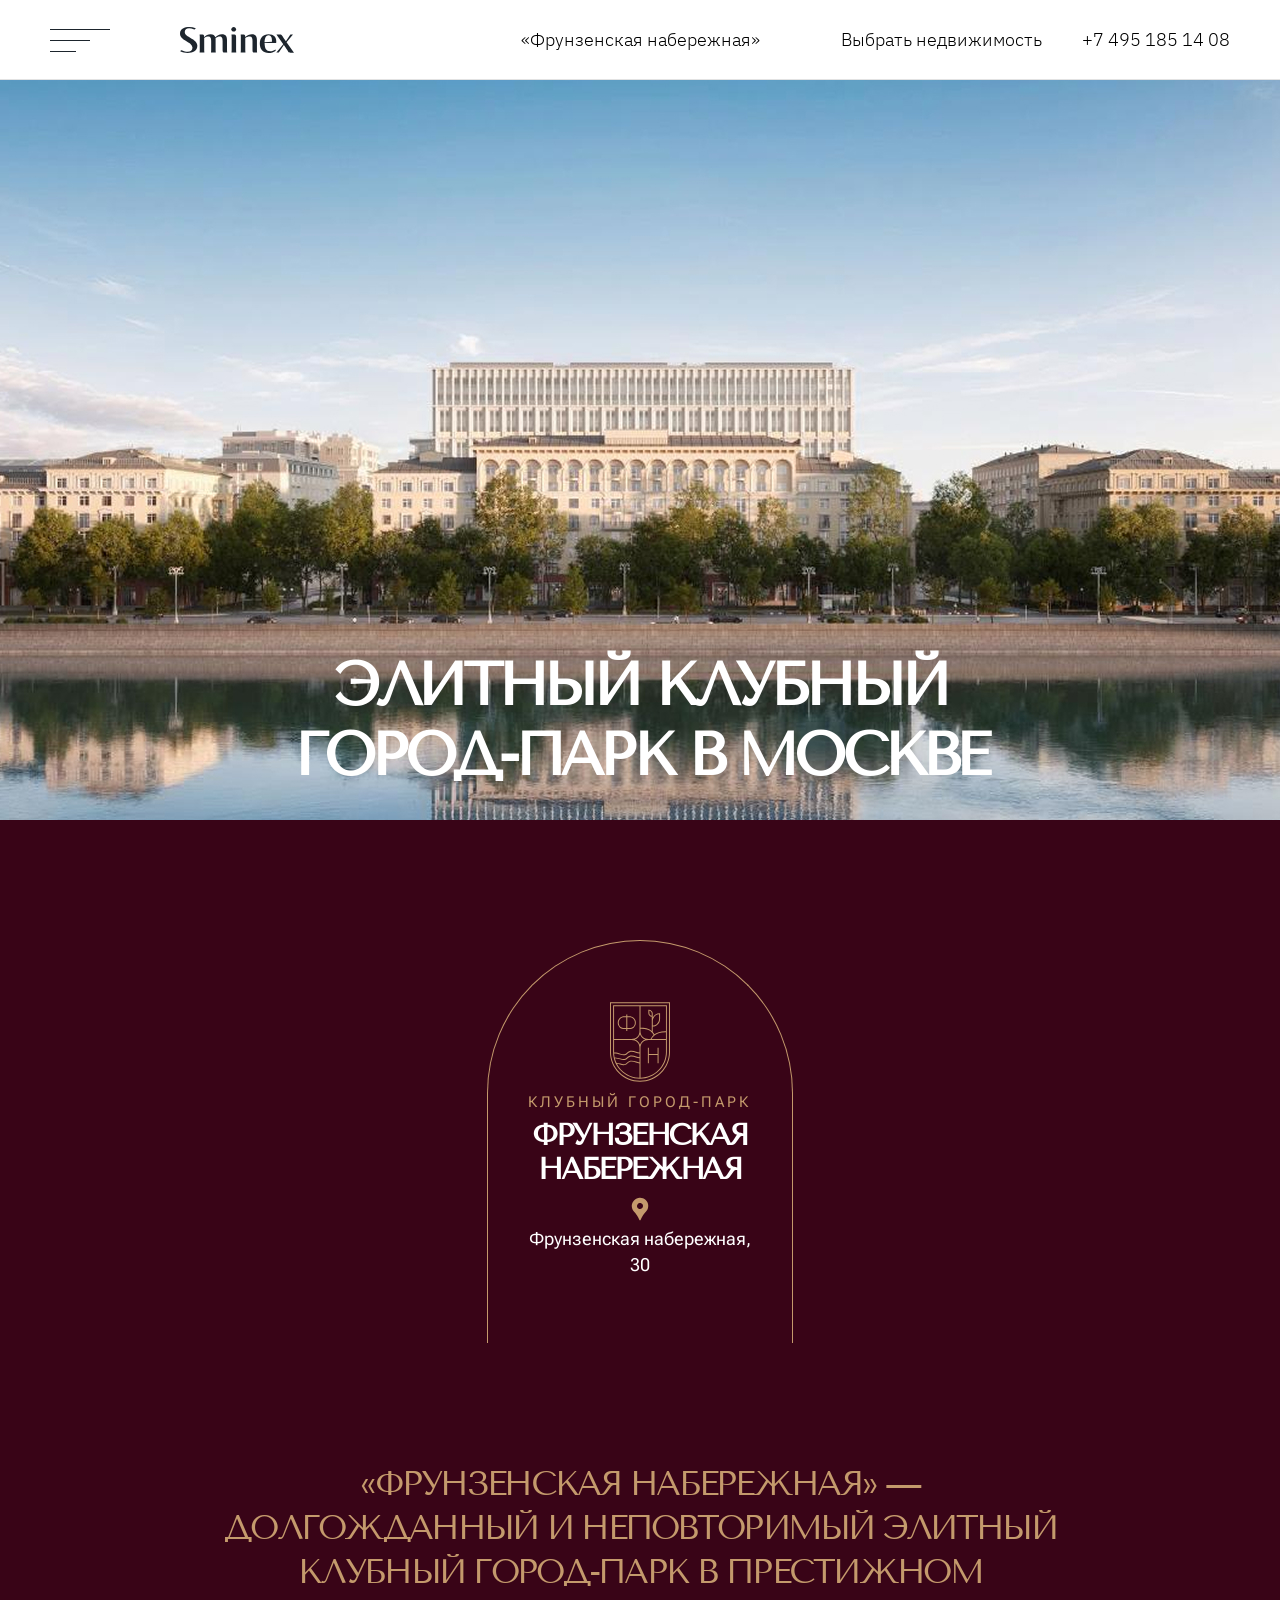
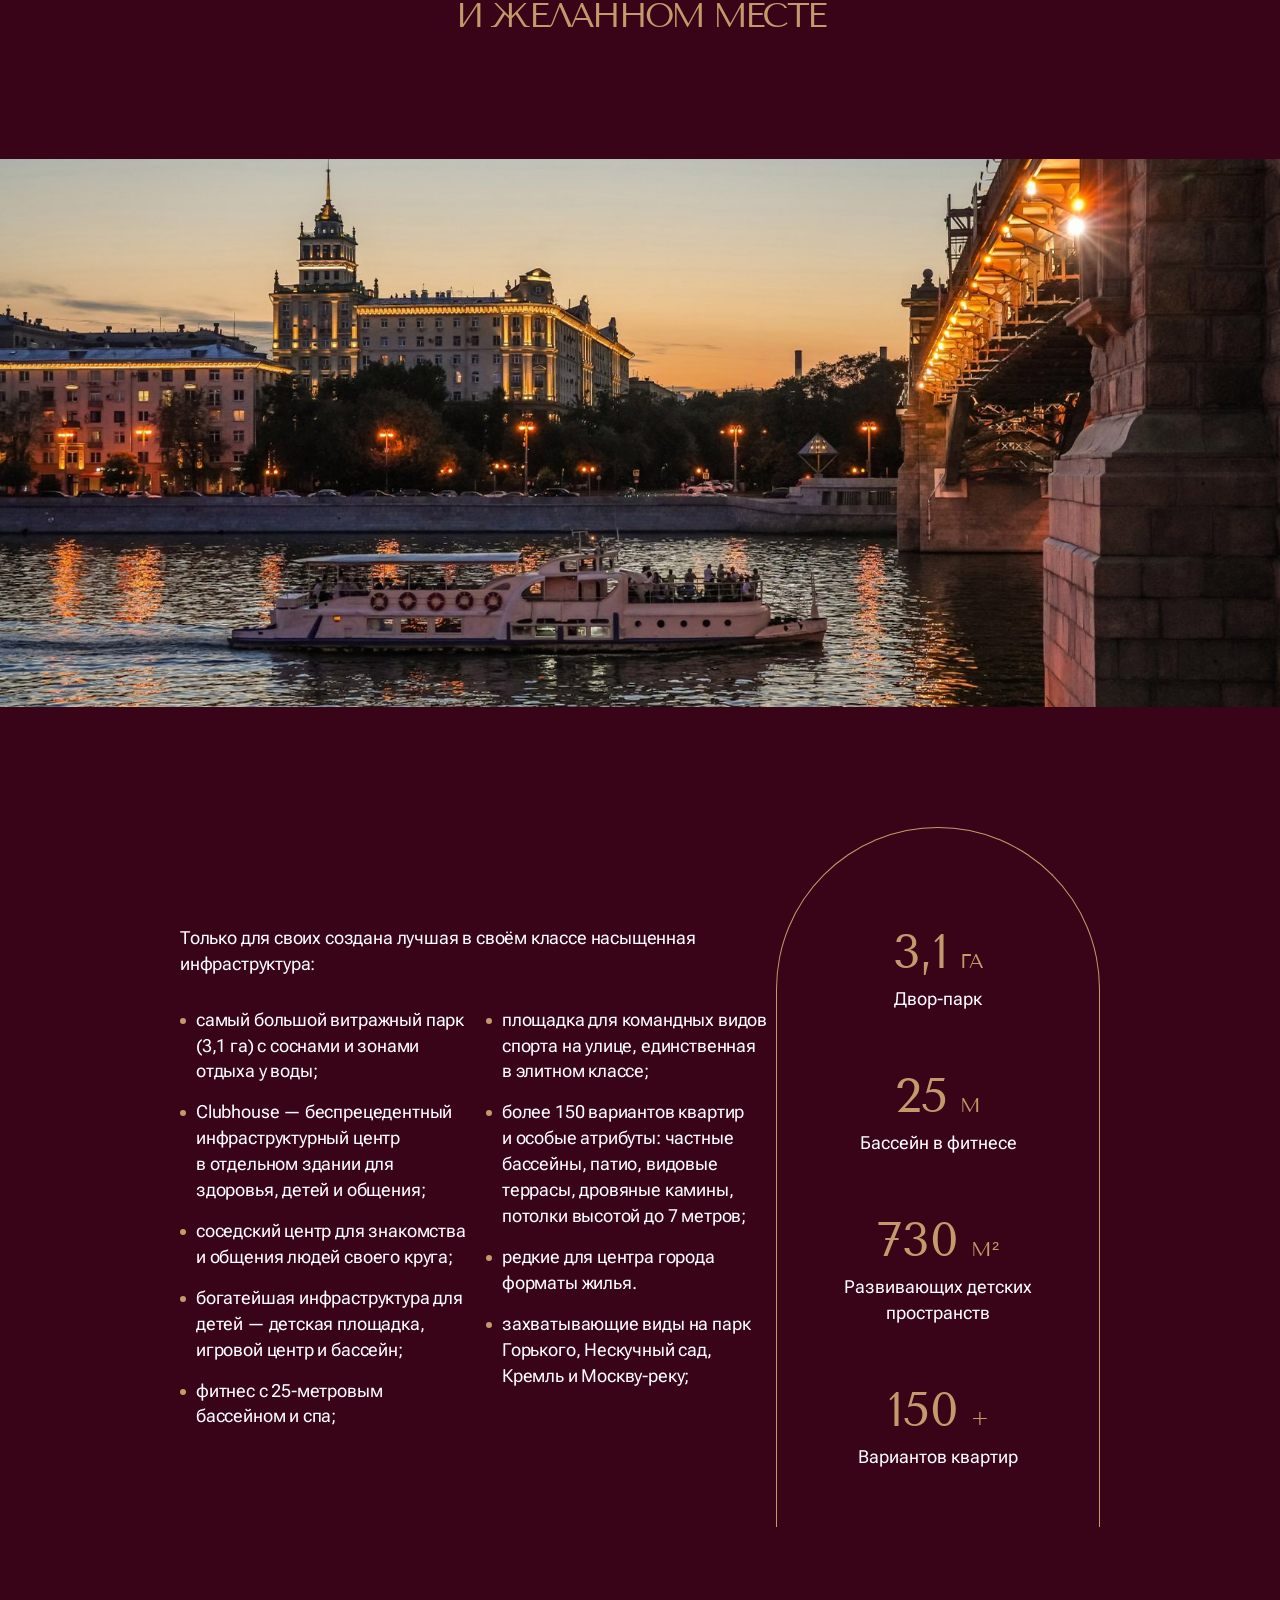
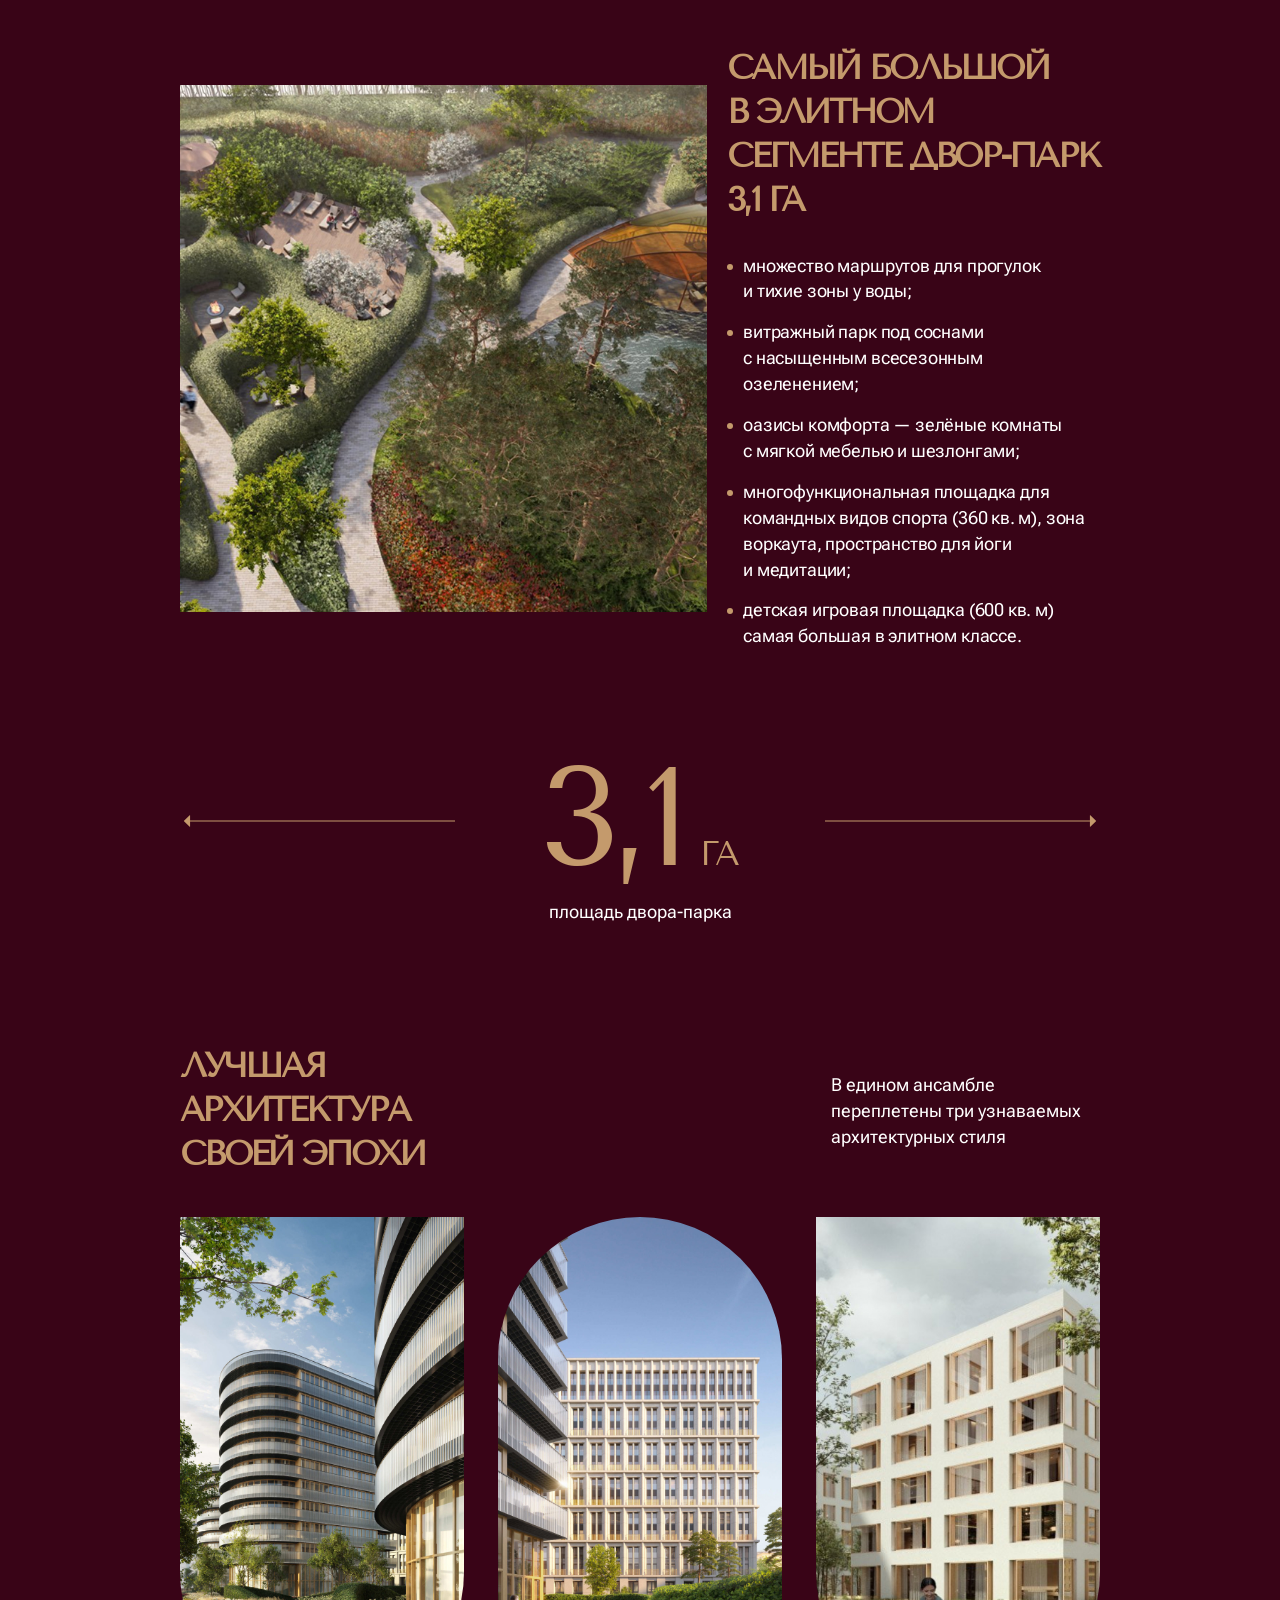
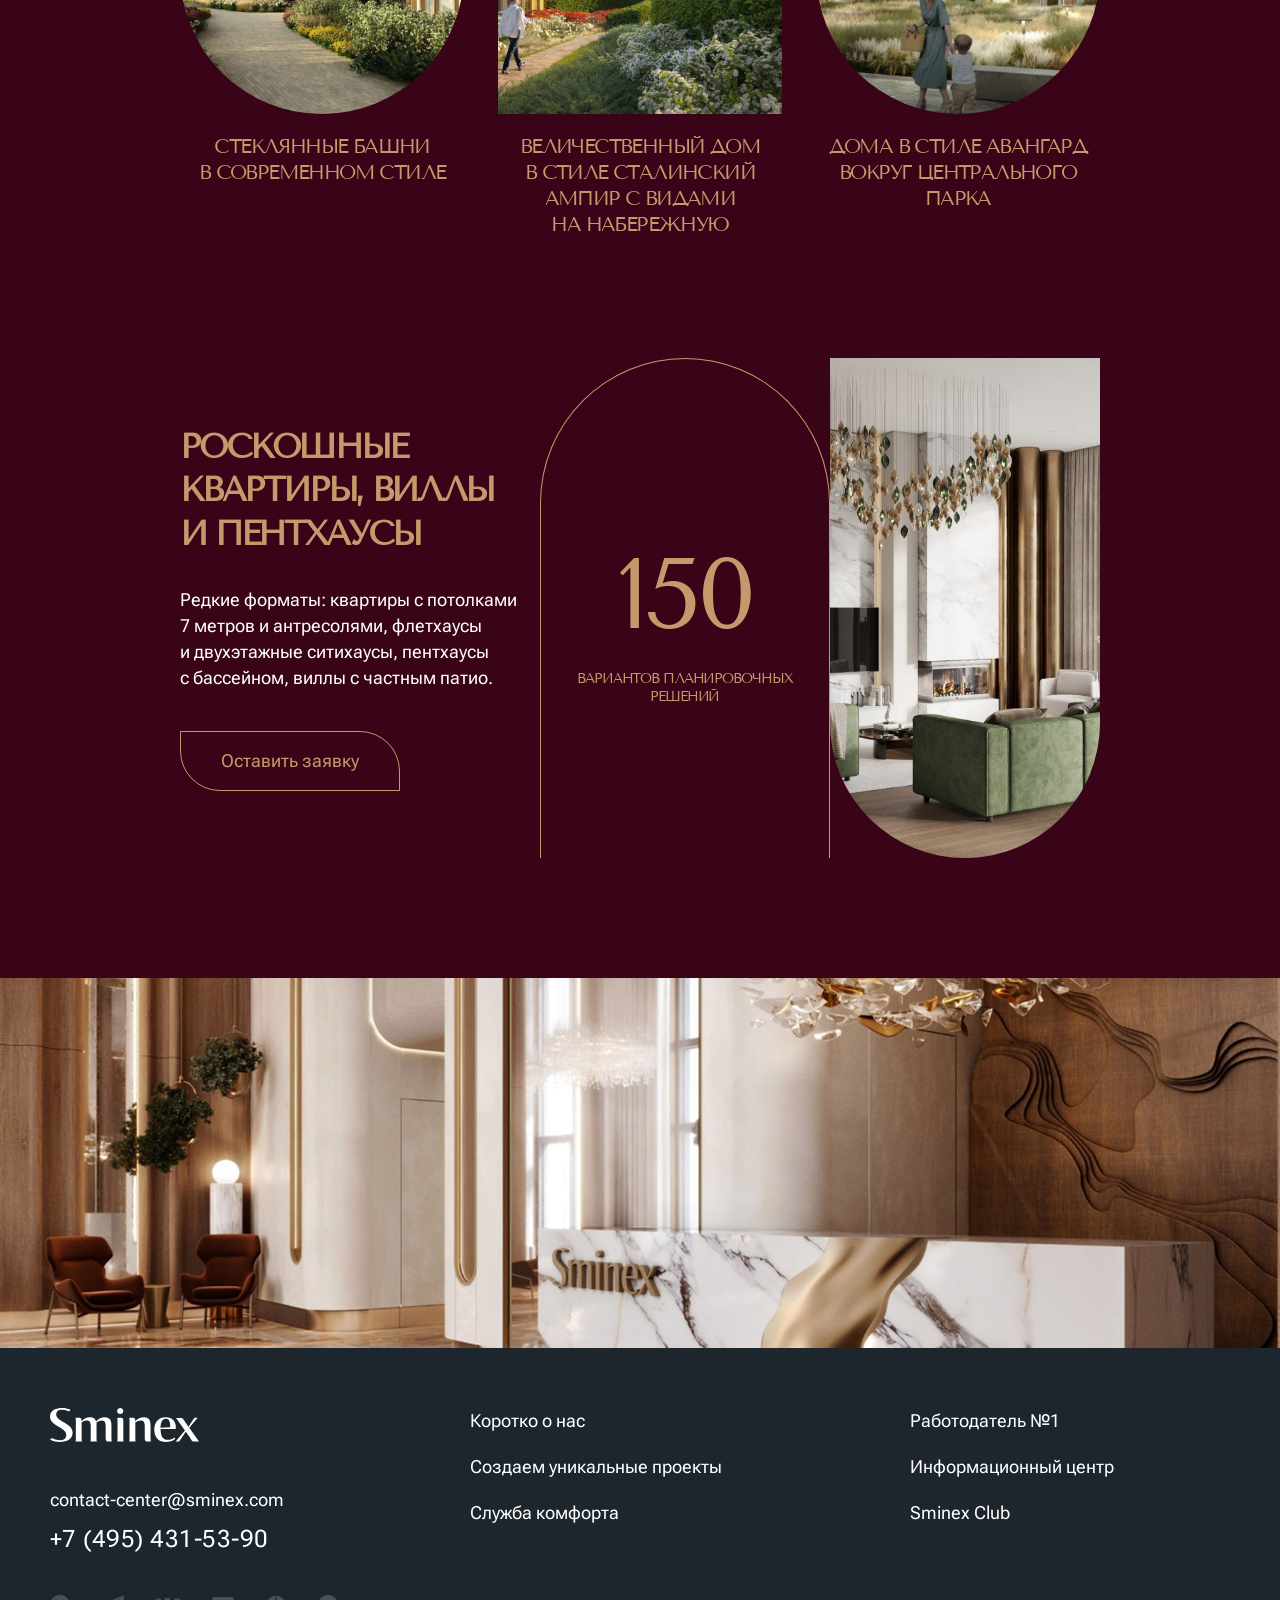
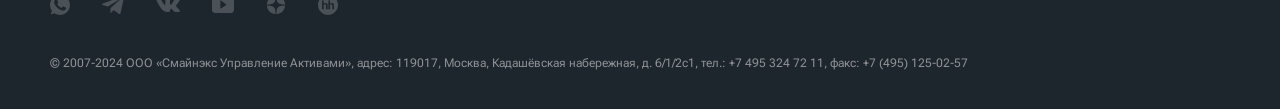
==== commit 731a42f6: "fix picture" ====
--- a/index.html
+++ b/index.html
@@ -41,14 +41,14 @@
   <main>
 
     <section class="intro">
-      <!-- <picture class="intro__picture">
+      <picture class="intro__picture">
         <source media="(max-width: 767px)"
           srcset="images/intro/intro-bg-mobile.jpg 1x, images/intro/intro-bg-mobile@2x.jpg 2x">
         <source media="(max-width: 1023px)"
           srcset="images/intro/intro-bg-tablet.jpg 1x, images/intro/intro-bg-tablet@2x.jpg 2x">
         <img class="intro__image" src="images/intro/intro-bg-desktop.jpg"
           srcset="images/intro/intro-bg-desktop@2x.jpg 2x" alt="Фото Фрунзенской Набережной">
-      </picture> -->
+      </picture>
       <h2 class="intro__title">Элитный клубный город-парк в&nbsp;москве</h2>
     </section>
 
--- a/css/style.css
+++ b/css/style.css
@@ -402,8 +402,7 @@
   white-space: nowrap;
   border: 0;
   clip: rect(0 0 0 0);
-  -webkit-clip-path: inset(100%);
-          clip-path: inset(100%);
+  clip-path: inset(100%);
 }
 
 /* Blocks */
@@ -798,38 +797,34 @@
 .intro {
   position: relative;
   width: 100%;
-  background-image: linear-gradient(180deg, rgba(0, 0, 0, 0) 0%, rgba(0, 0, 0, 0) 69.07%, #000 100%), url("../../images/intro/intro-bg-desktop.jpg");
-  background-size: cover;
-  background-position: bottom;
   width: 100%;
   height: 740px;
-}
-@media (-webkit-min-device-pixel-ratio: 2), (min-resolution: 2dppx) {
-  .intro {
-    background-image: linear-gradient(180deg, rgba(0, 0, 0, 0) 0%, rgba(0, 0, 0, 0) 69.07%, #000 100%), url("../../images/intro/intro-bg-desktop@2x.jpg");
-  }
+  overflow: hidden;
 }
 @media (max-width: 1023px) {
   .intro {
     height: 460px;
-    background-image: linear-gradient(180deg, rgba(0, 0, 0, 0) 0%, rgba(0, 0, 0, 0) 69.07%, #000 100%), url("../../images/intro/intro-bg-tablet.jpg");
-  }
-}
-@media (max-width: 1023px) and (-webkit-min-device-pixel-ratio: 2), (max-width: 1023px) and (min-resolution: 2dppx) {
-  .intro {
-    background-image: linear-gradient(180deg, rgba(0, 0, 0, 0) 0%, rgba(0, 0, 0, 0) 69.07%, #000 100%), url("../../images/intro/intro-bg-tablet@2x.jpg");
   }
 }
 @media (max-width: 767px) {
   .intro {
     height: 300px;
-    background-image: url("../../images/intro/intro-bg-mobile.jpg");
-  }
-}
-@media (max-width: 767px) and (-webkit-min-device-pixel-ratio: 2), (max-width: 767px) and (min-resolution: 2dppx) {
-  .intro {
-    background-image: url("../../images/intro/intro-bg-mobile@2x.jpg");
-  }
+  }
+}
+.intro__picture {
+  position: absolute;
+  top: 0;
+  left: 0;
+  width: 100%;
+  height: 100%;
+  z-index: 1;
+}
+.intro__image {
+  width: 100%;
+  height: 100%;
+  -o-object-fit: cover;
+     object-fit: cover;
+  display: block;
 }
 .intro__title {
   width: 800px;
@@ -845,6 +840,7 @@
   text-transform: uppercase;
   text-align: center;
   color: #ffffff;
+  z-index: 2;
 }
 @media (max-width: 1023px) {
   .intro__title {
@@ -1278,10 +1274,12 @@
   .details__numbers-item {
     min-height: unset;
     height: 100%;
-    gap: 0;
   }
   .details__numbers-item:nth-child(even) {
     justify-content: flex-start;
+  }
+  .details__numbers-item {
+    gap: 0;
   }
 }
 @media (max-width: 767px) {
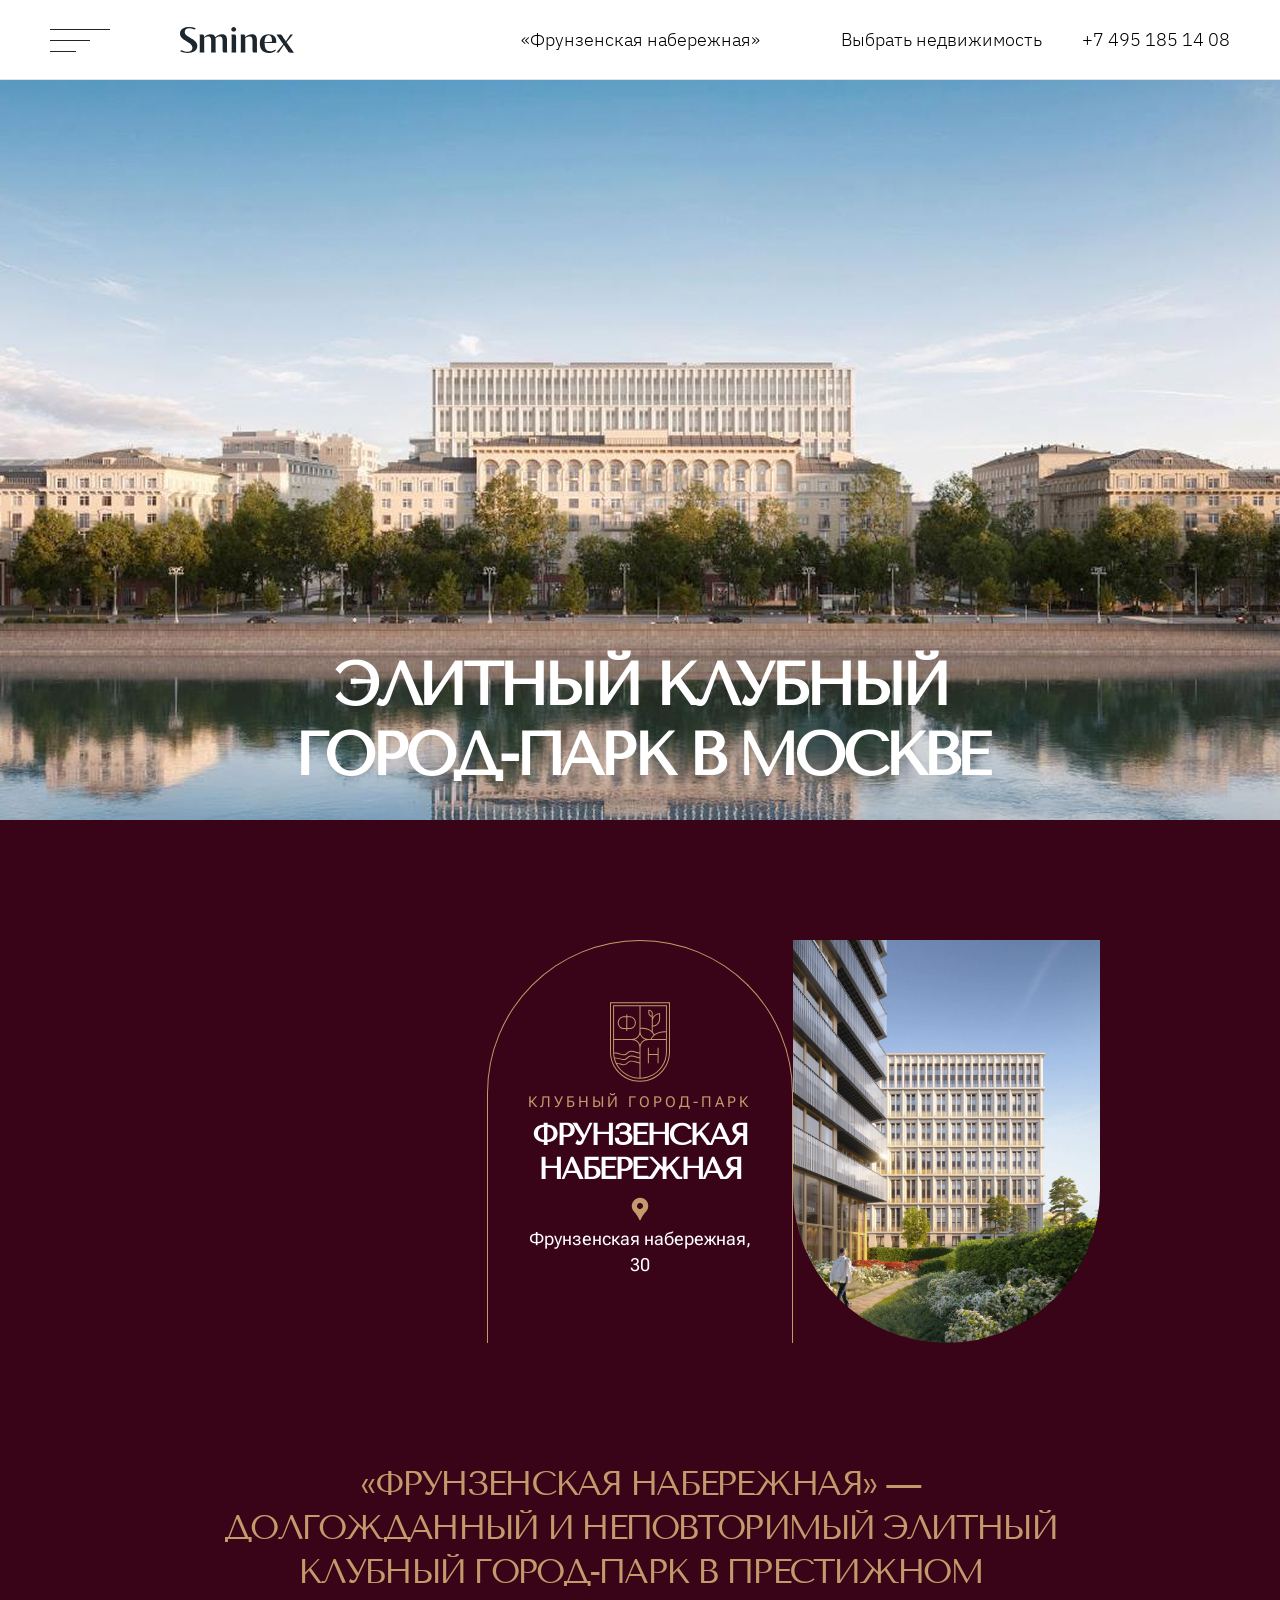
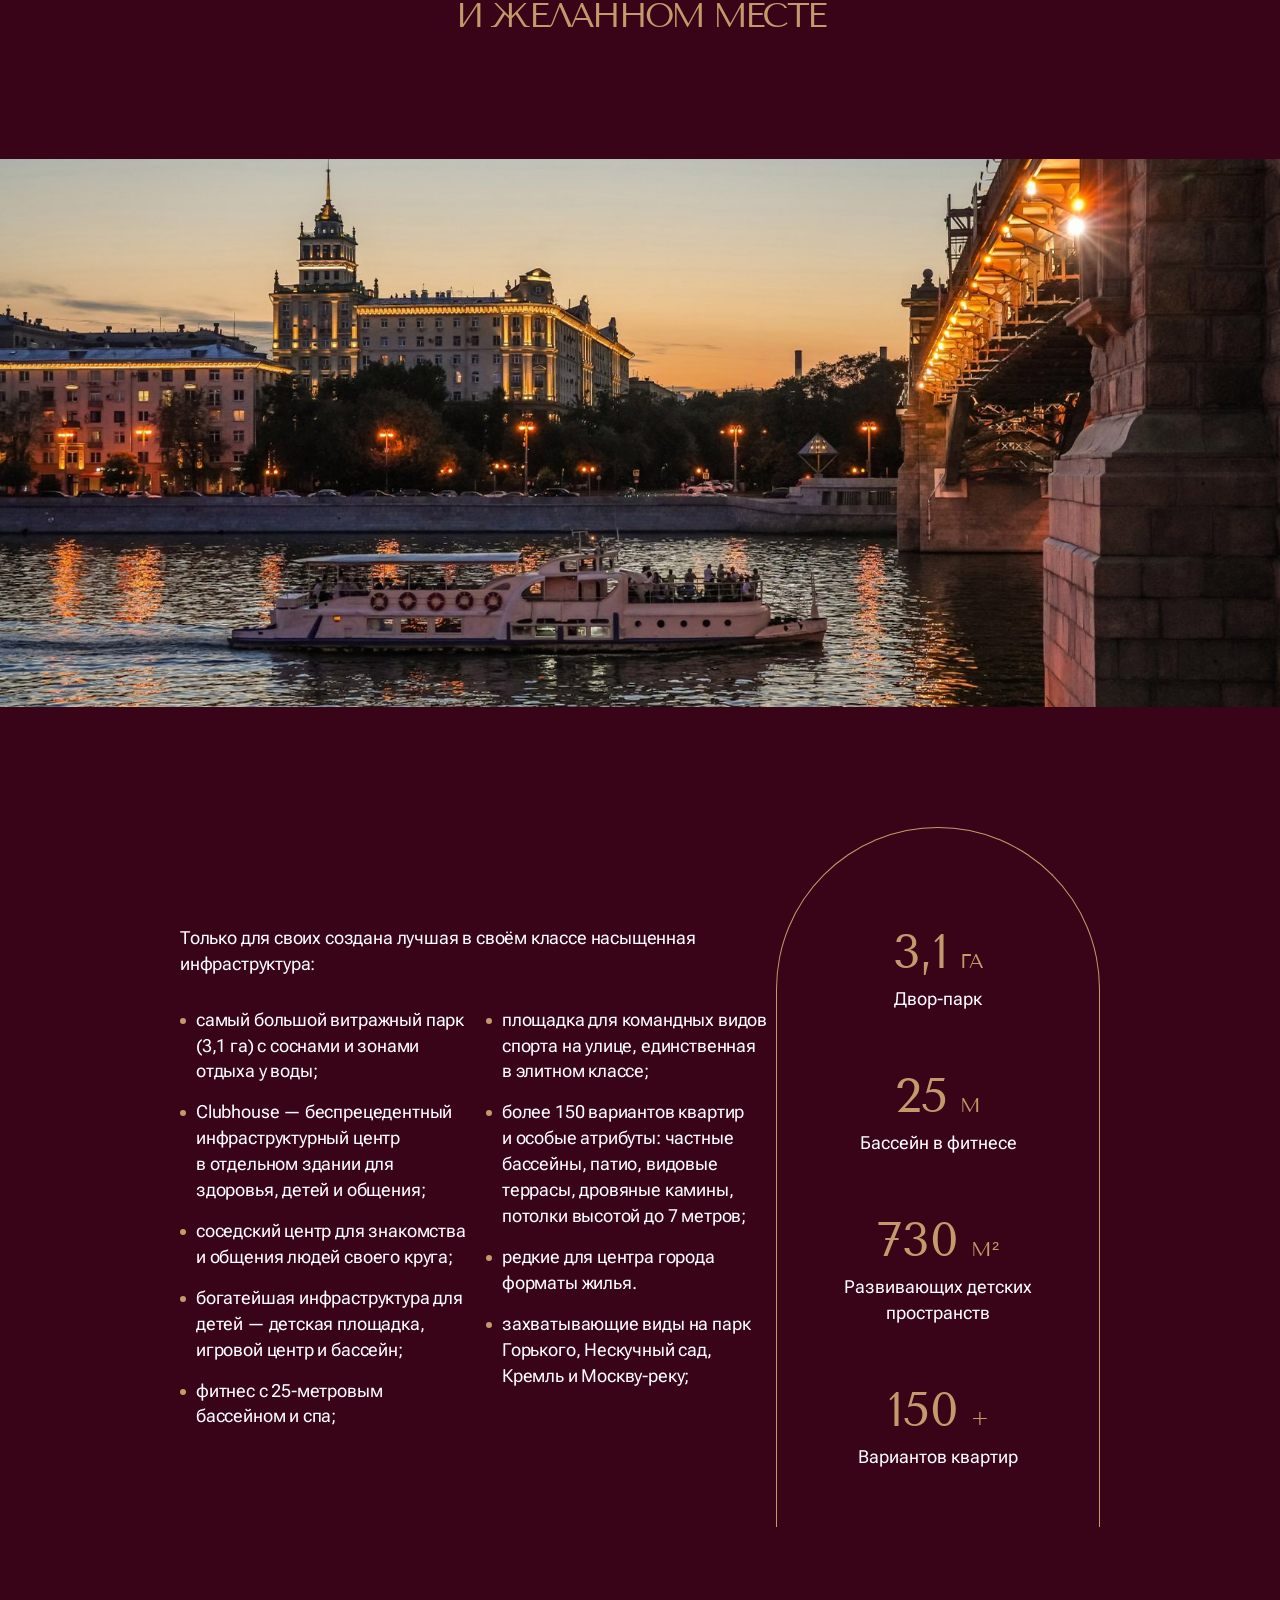
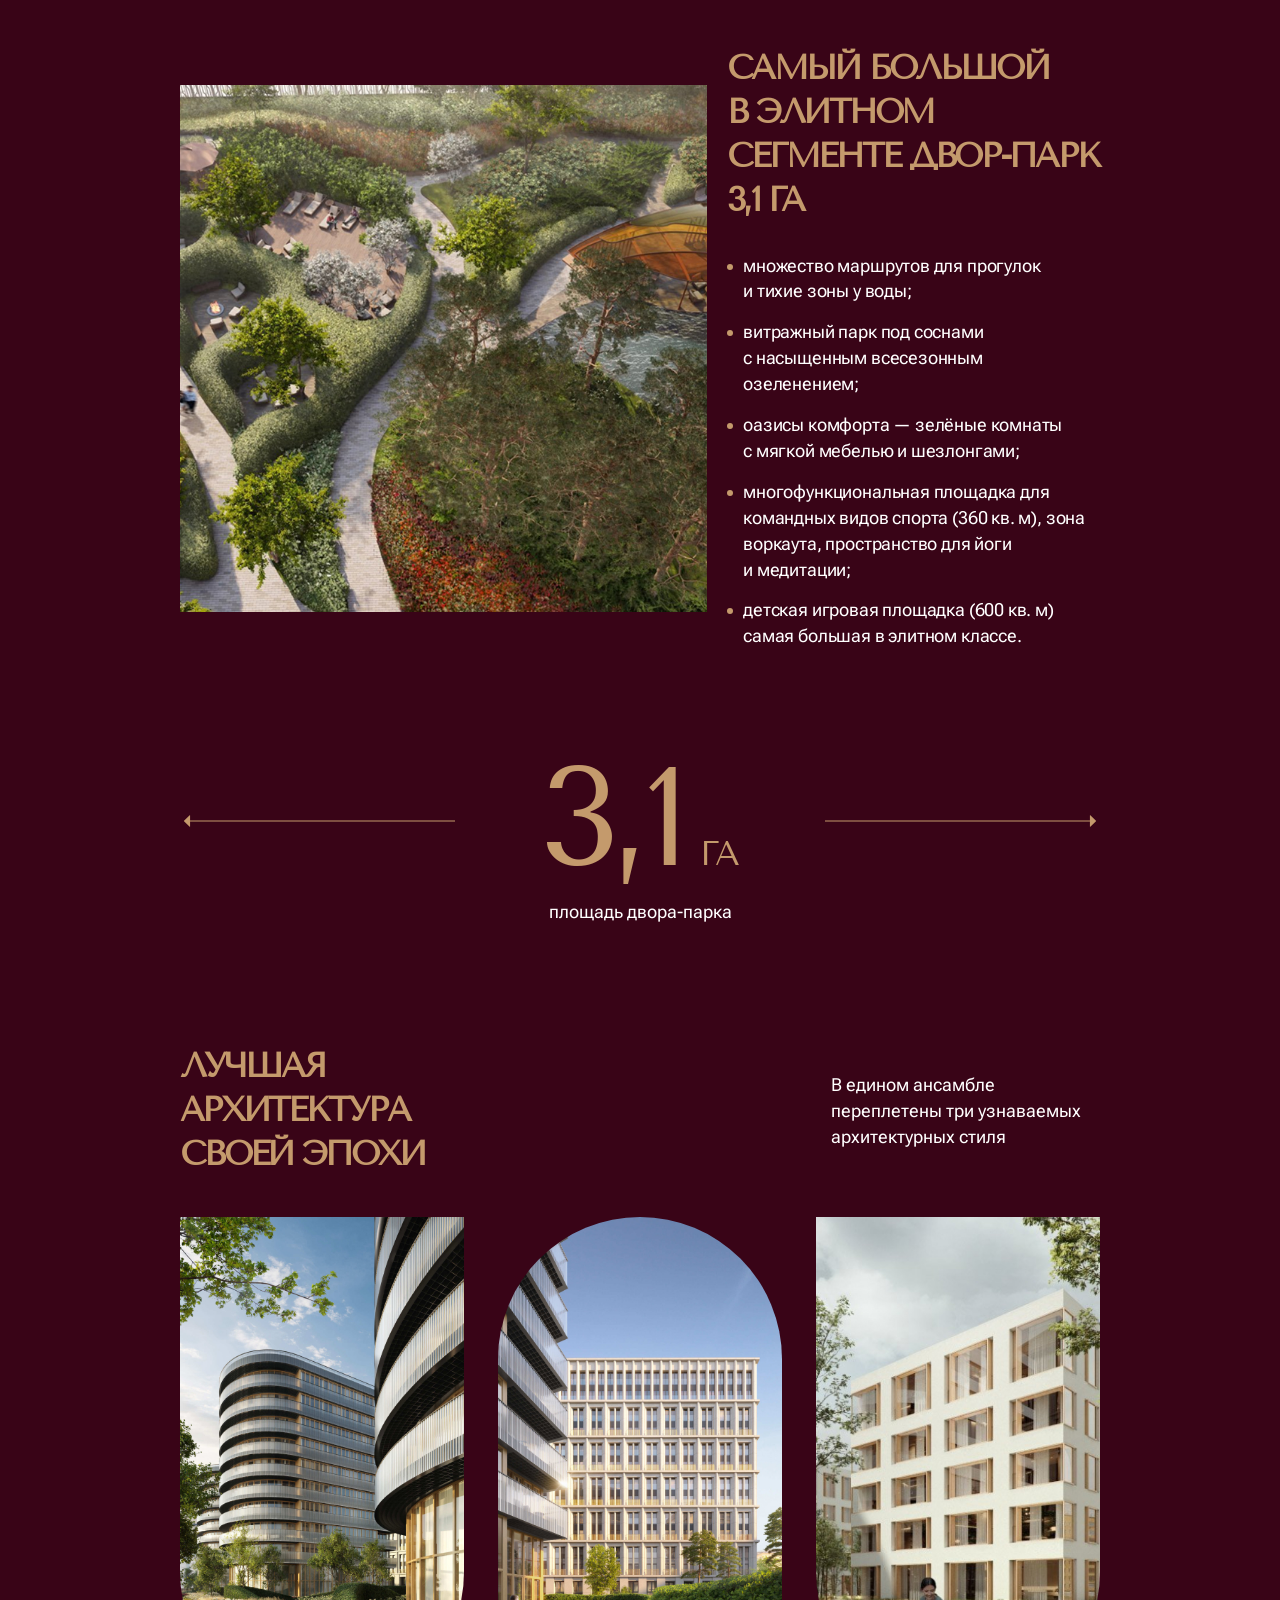
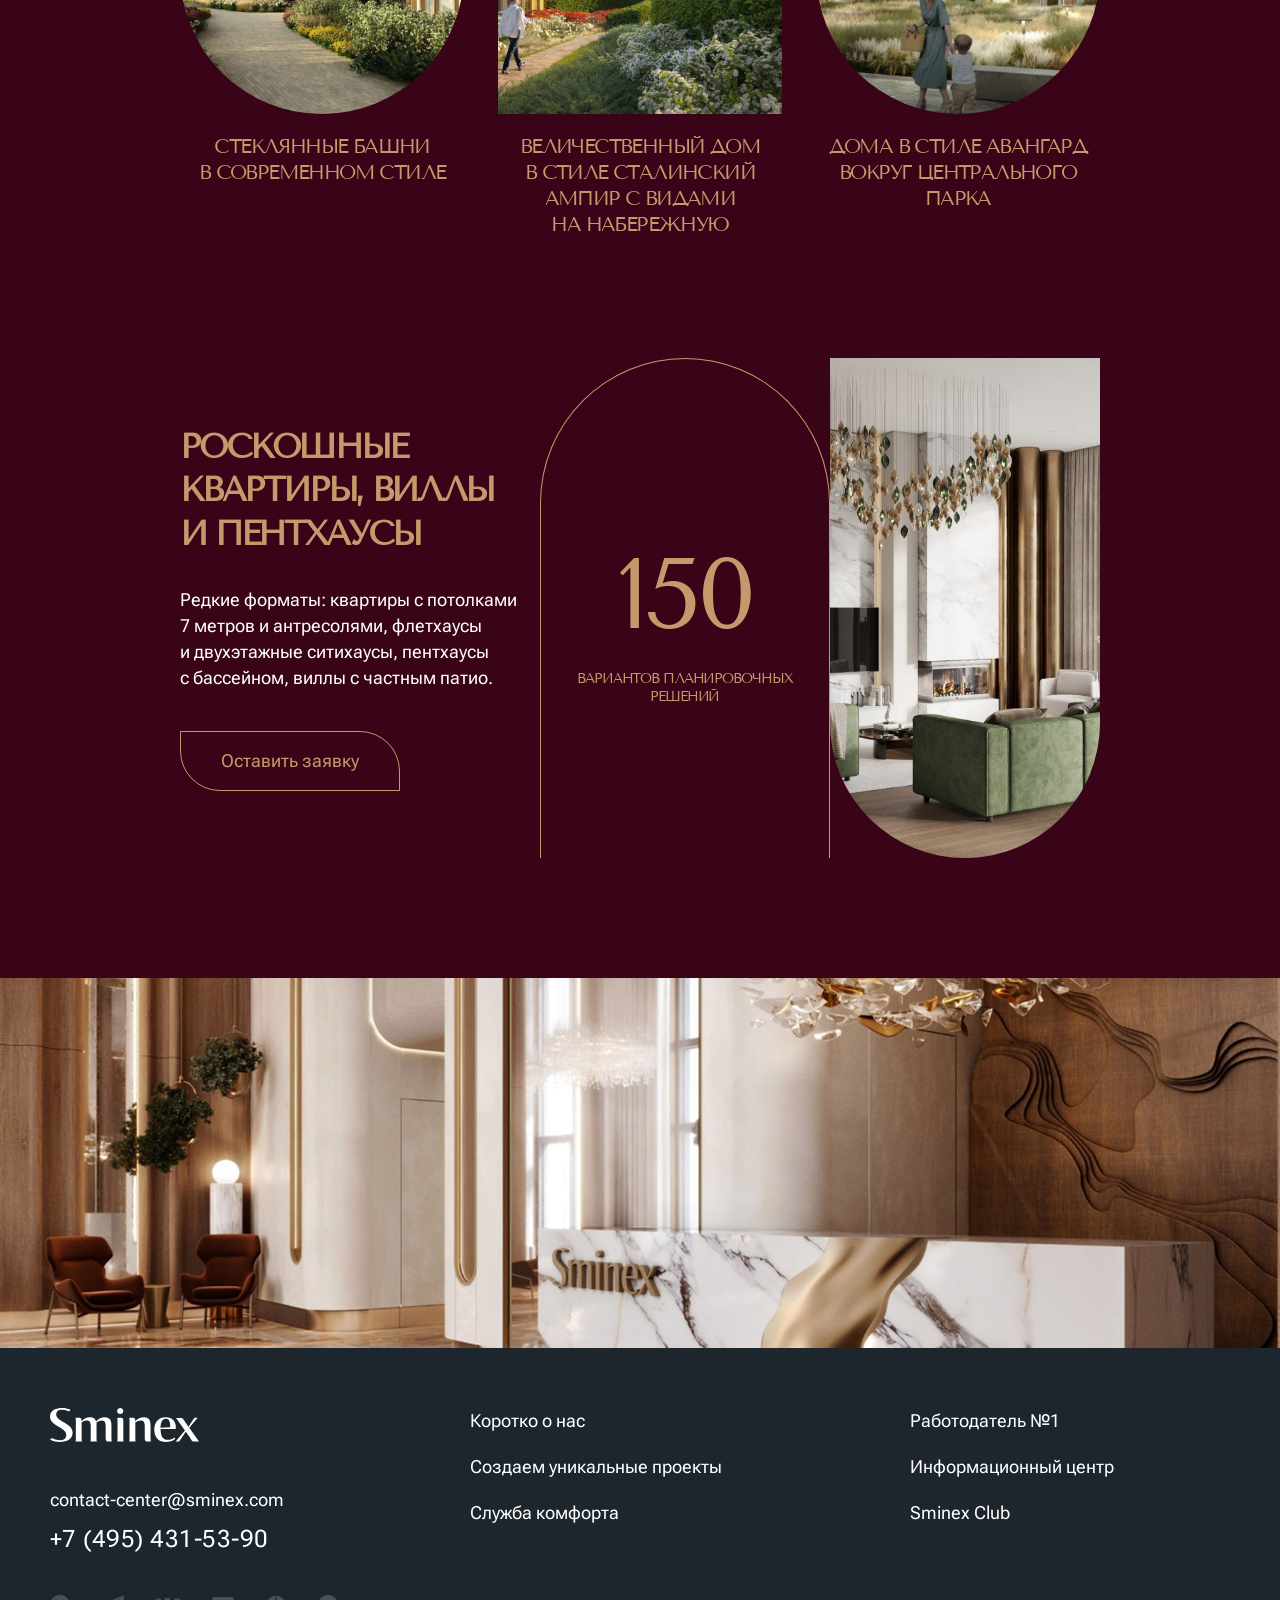
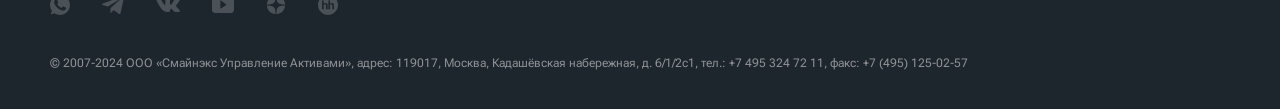
==== commit 8a280a85: "extra image removed" ====
--- a/index.html
+++ b/index.html
@@ -76,10 +76,6 @@
             <span class="info-main__location-text">Фрунзенская набережная, 30</span>
           </div>
           <picture class="info-main__picture info-main__picture--desk">
-            <source media="(max-width: 767px)"
-              srcset="images/info-main/info-main-image-2-mobile.jpg 1x, images/info-main/info-main-image-2-mobile@2x.jpg 2x">
-            <source media="(max-width: 1023px)"
-              srcset="images/info-main/info-main-image-2-tablet.jpg 1x, images/info-main/info-main-image-2-tablet@2x.jpg 2x">
             <img class="info-main__image" src="images/info-main/info-main-image-2-desktop.jpg"
               srcset="images/info-main/info-main-image-2-desktop@2x.jpg 2x" width="456" height="600"
               alt="Фото Фрунзенской Набережной">
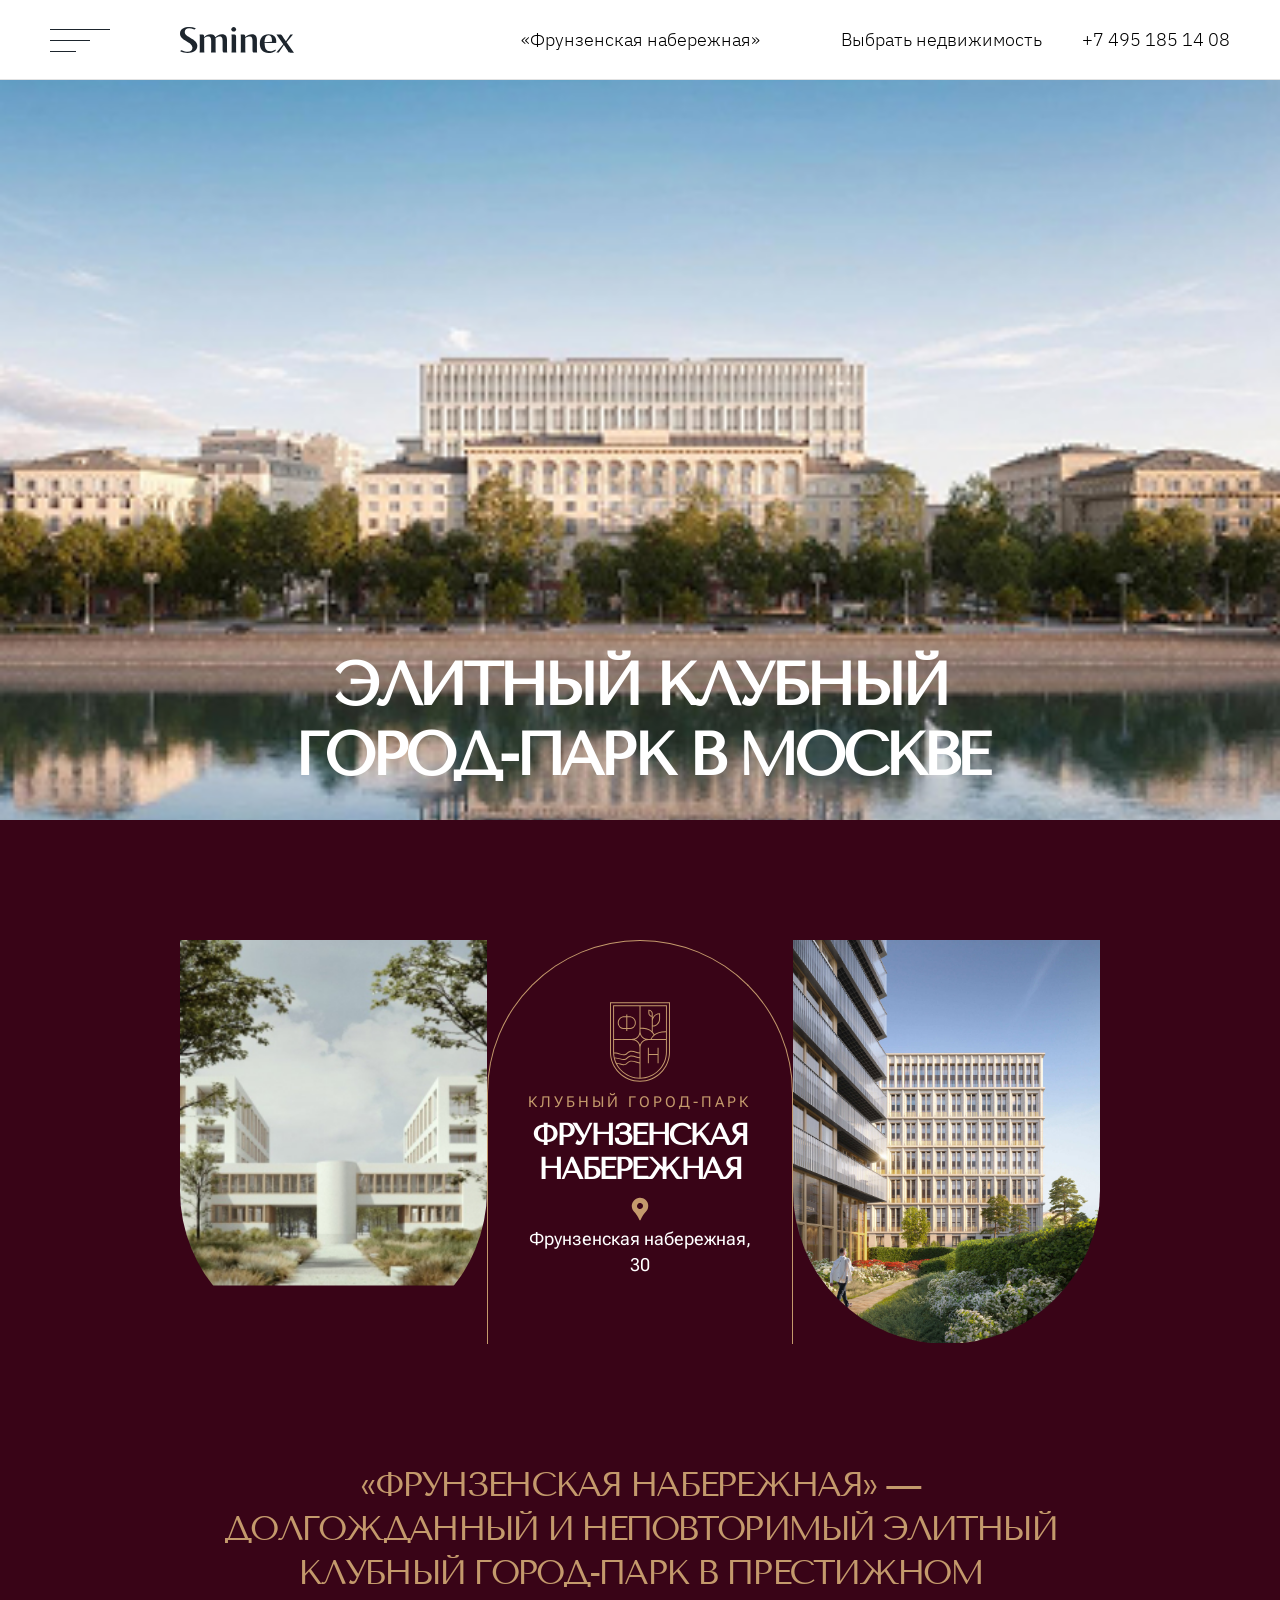
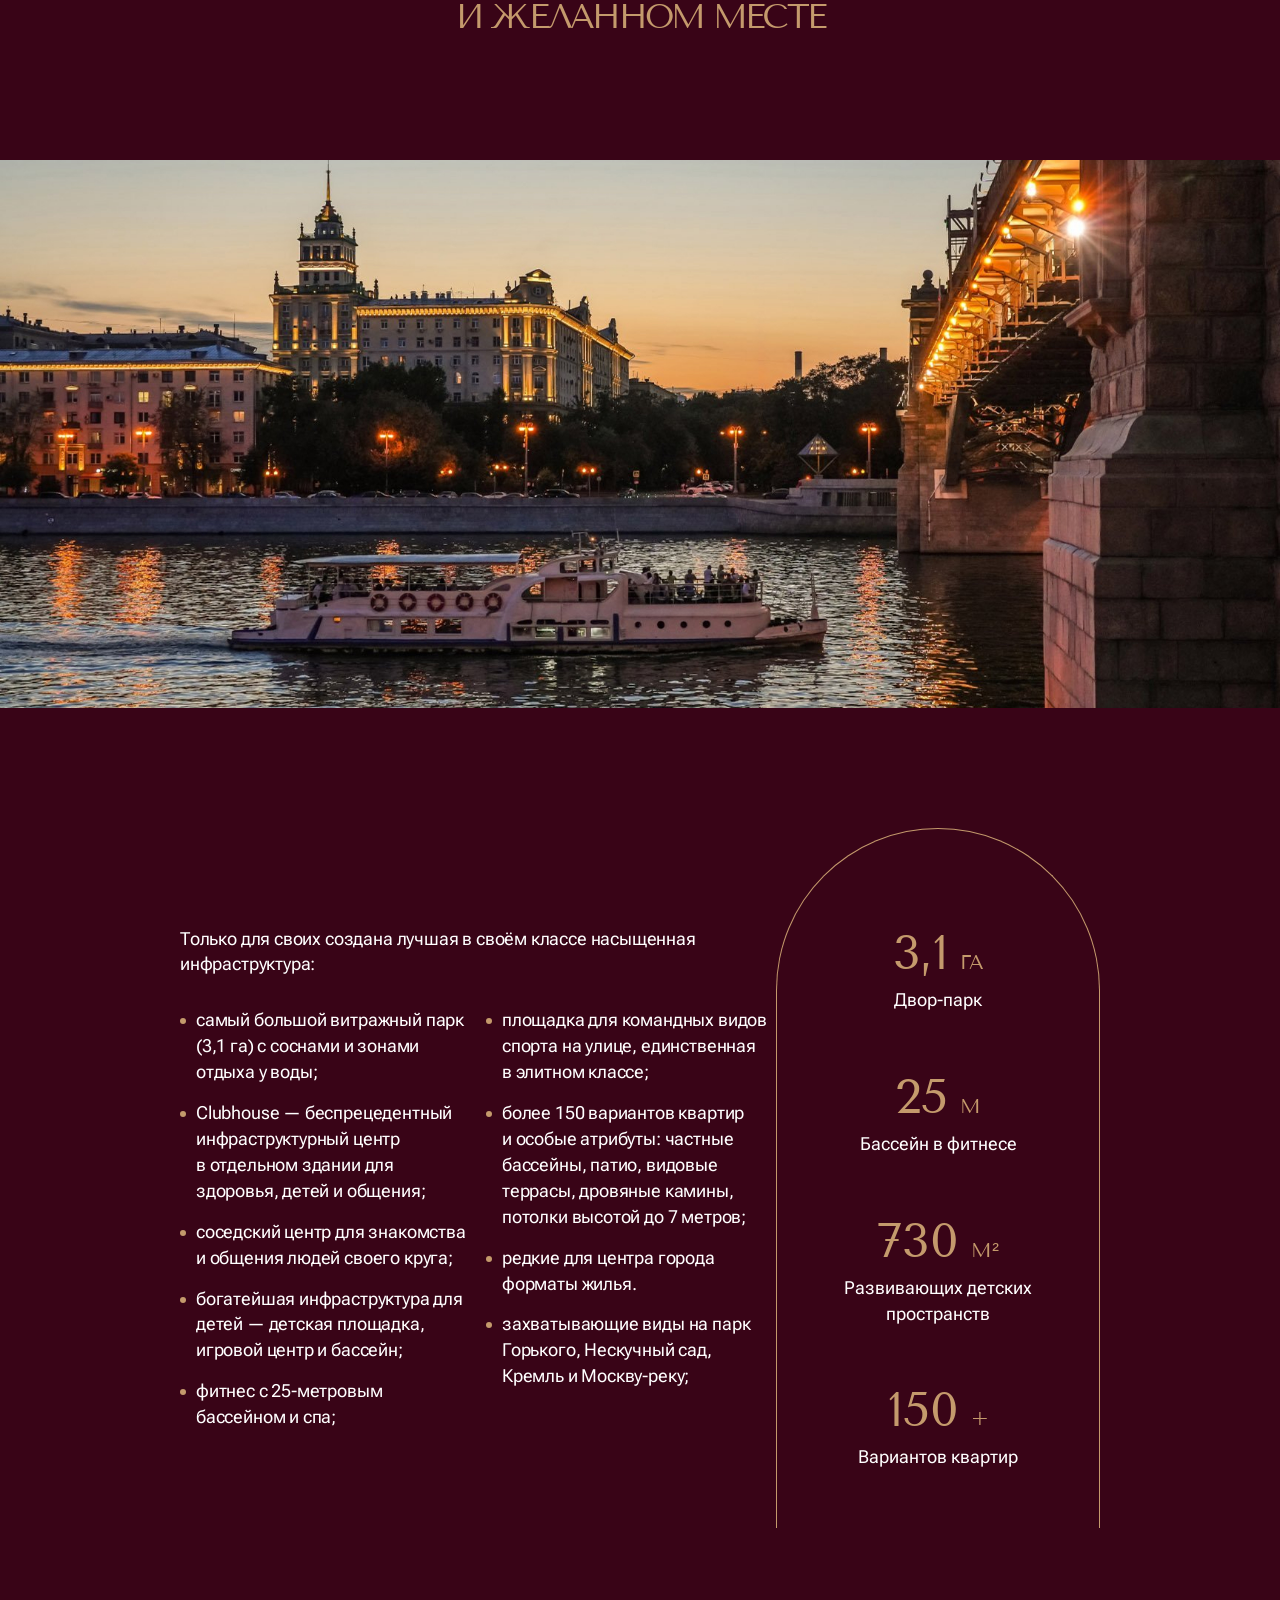
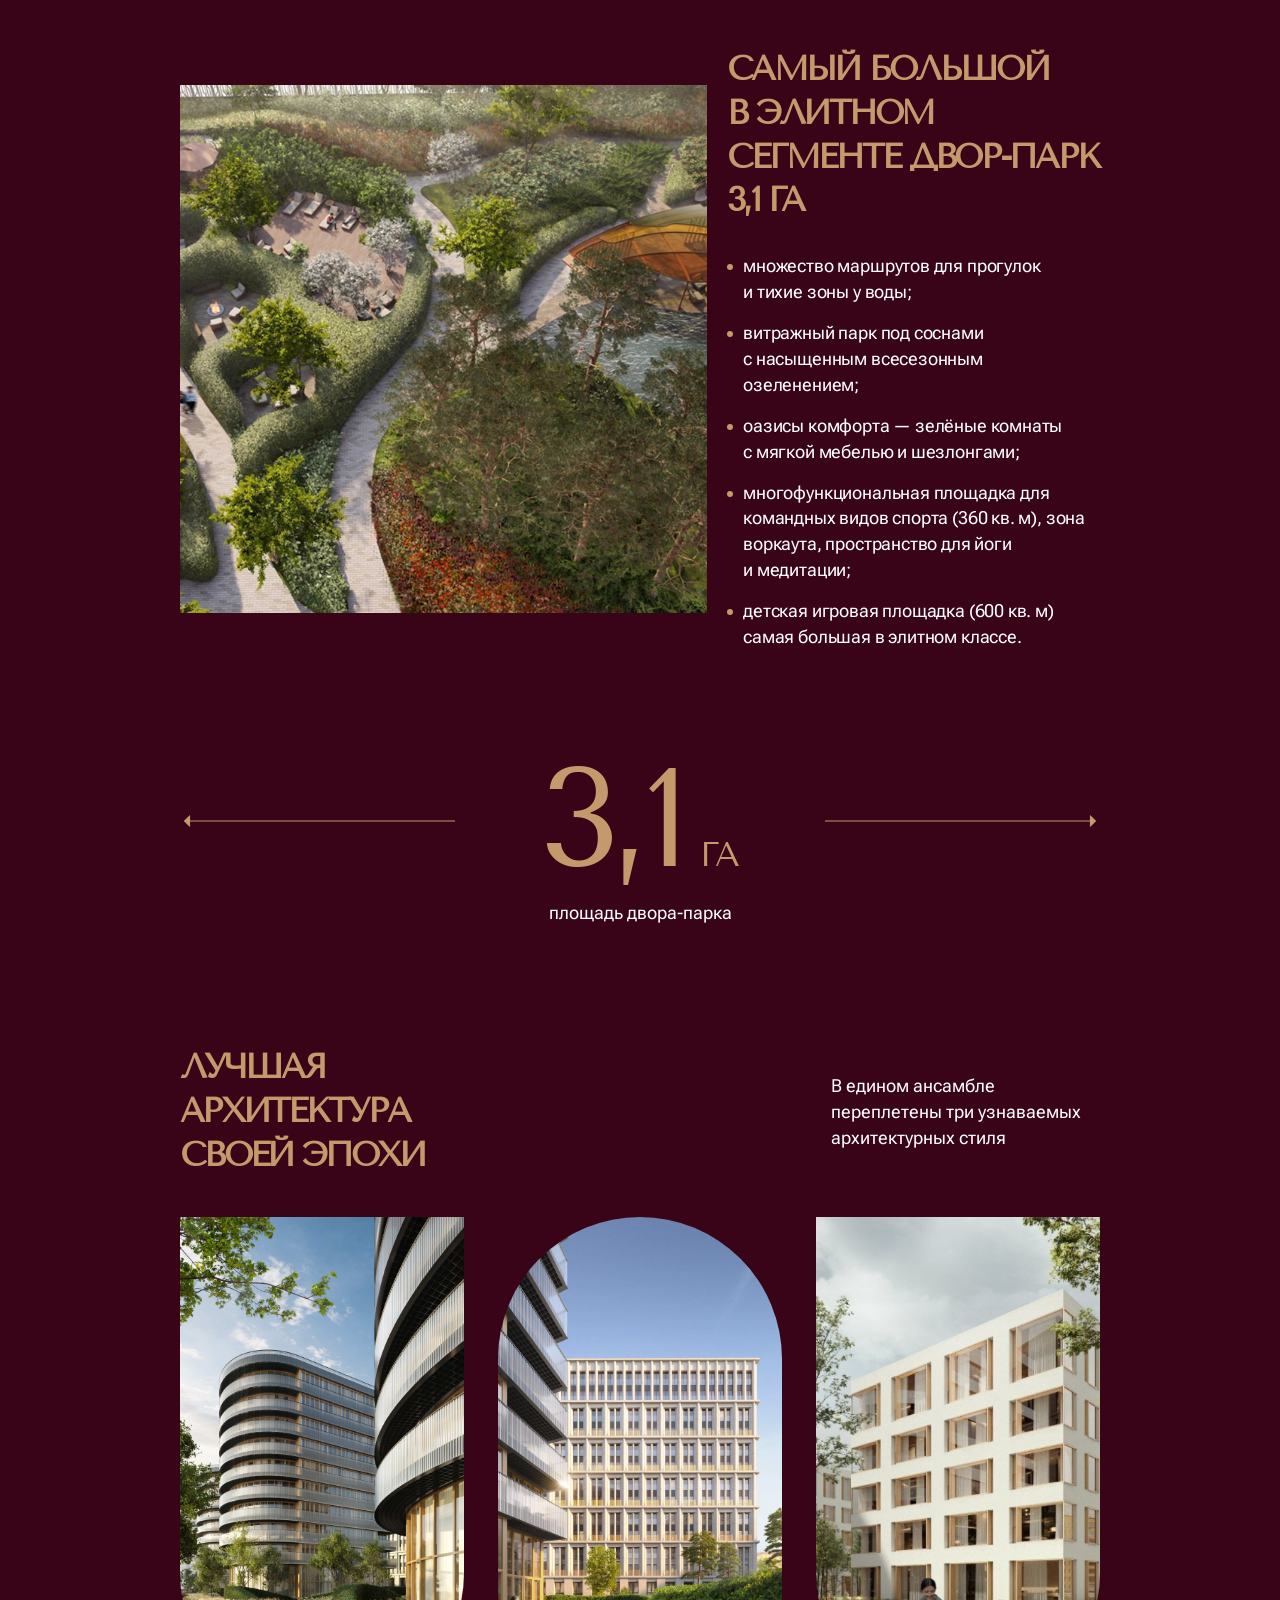
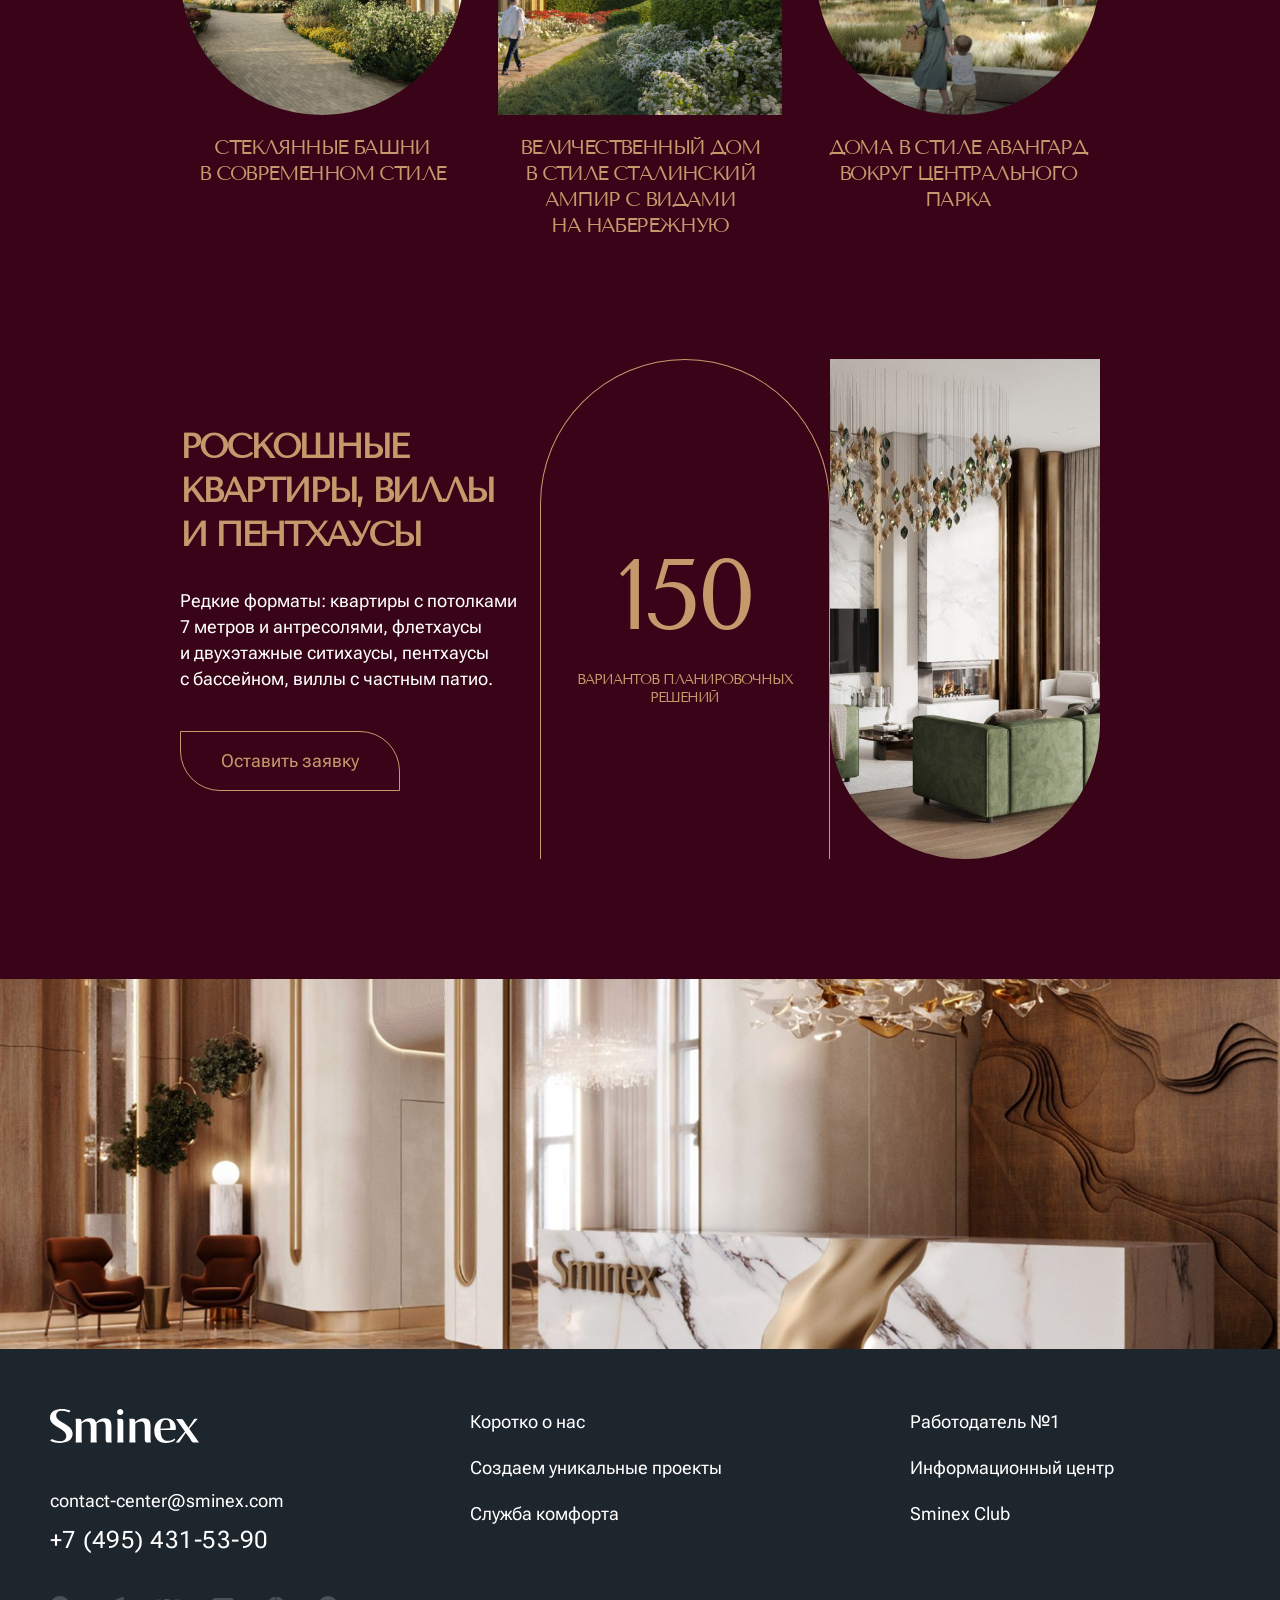
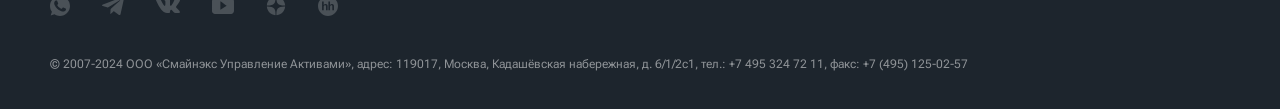
==== commit 61324726: "removed extra picture tag" ====
--- a/index.html
+++ b/index.html
@@ -75,11 +75,11 @@
             </svg>
             <span class="info-main__location-text">Фрунзенская набережная, 30</span>
           </div>
-          <picture class="info-main__picture info-main__picture--desk">
+          <div class="info-main__picture info-main__picture--desk">
             <img class="info-main__image" src="images/info-main/info-main-image-2-desktop.jpg"
               srcset="images/info-main/info-main-image-2-desktop@2x.jpg 2x" width="456" height="600"
               alt="Фото Фрунзенской Набережной">
-          </picture>
+          </div>
         </div>
         <p class="info-main__descr">&laquo;ФРУНЗЕНСКАЯ НАБЕРЕЖНАЯ&raquo; &mdash; <br>
           ДОЛГОЖДАННЫЙ И&nbsp;НЕПОВТОРИМЫЙ ЭЛИТНЫЙ<br>
